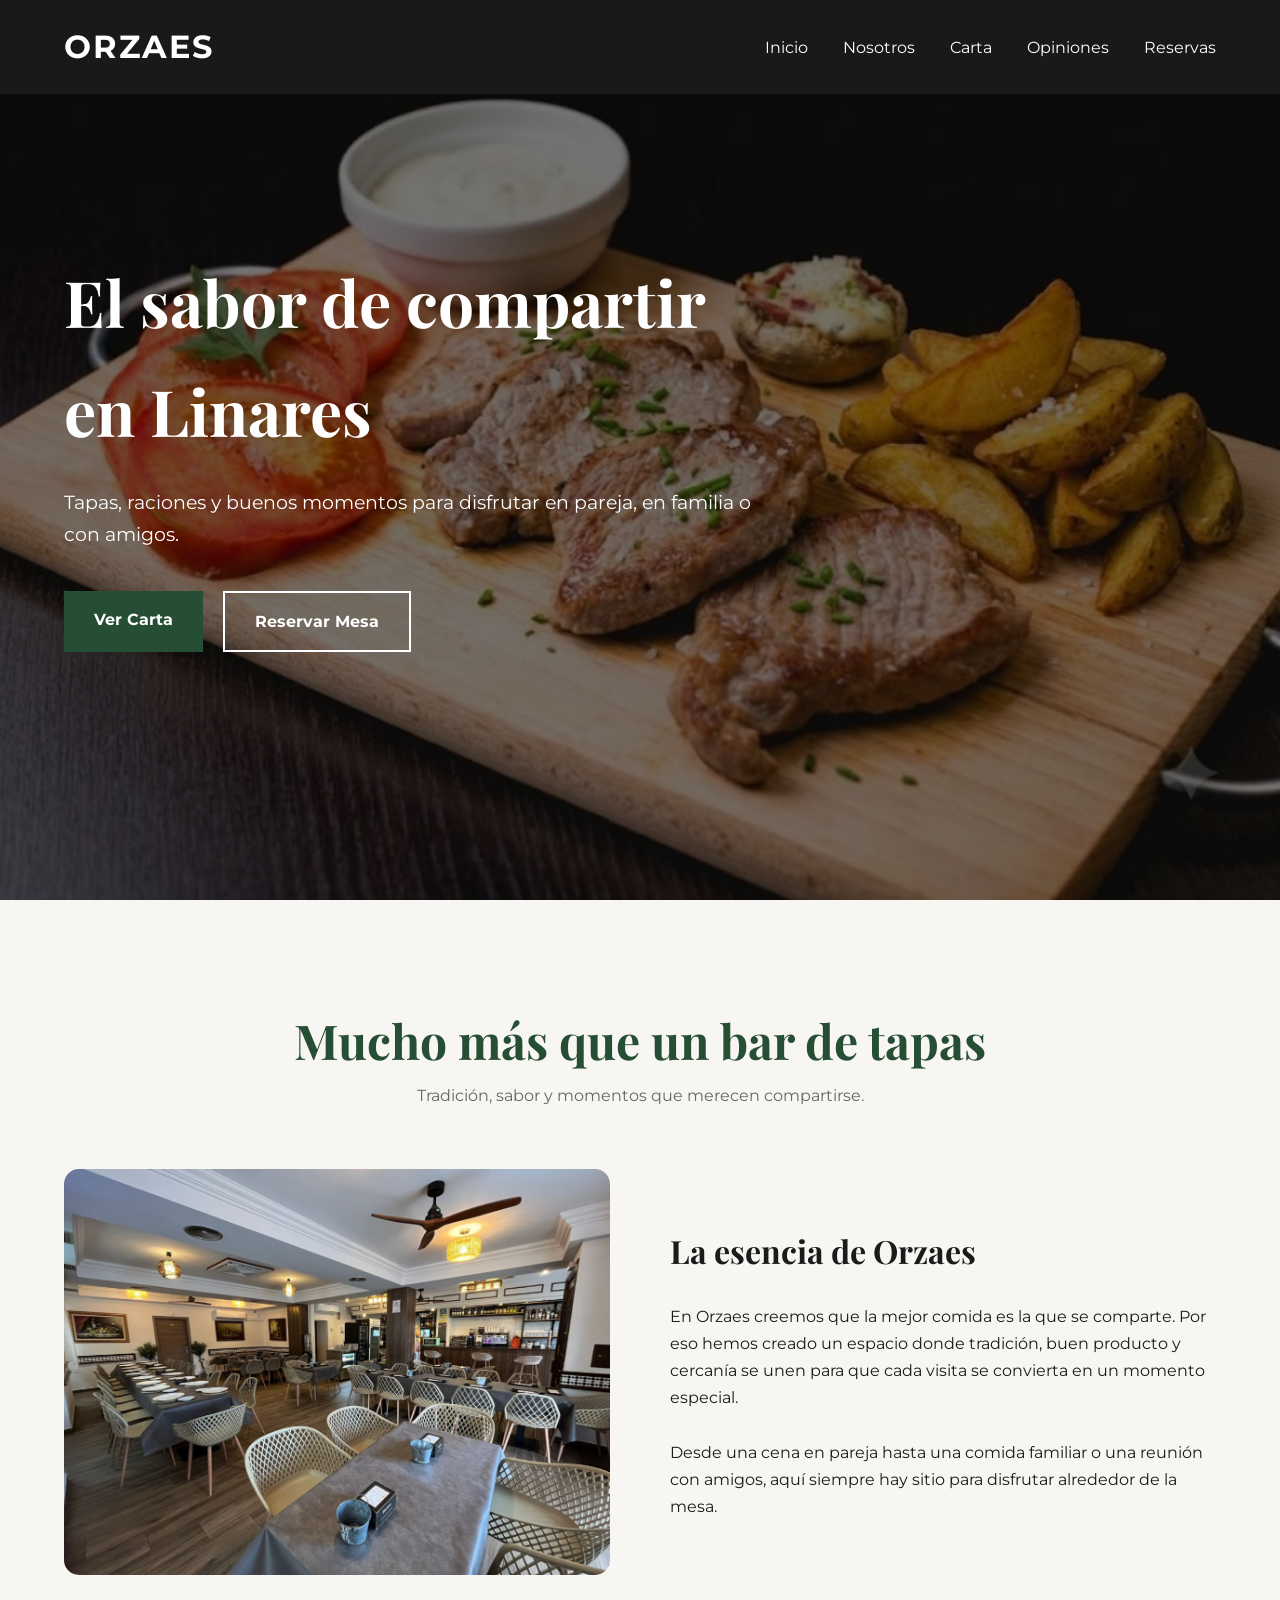
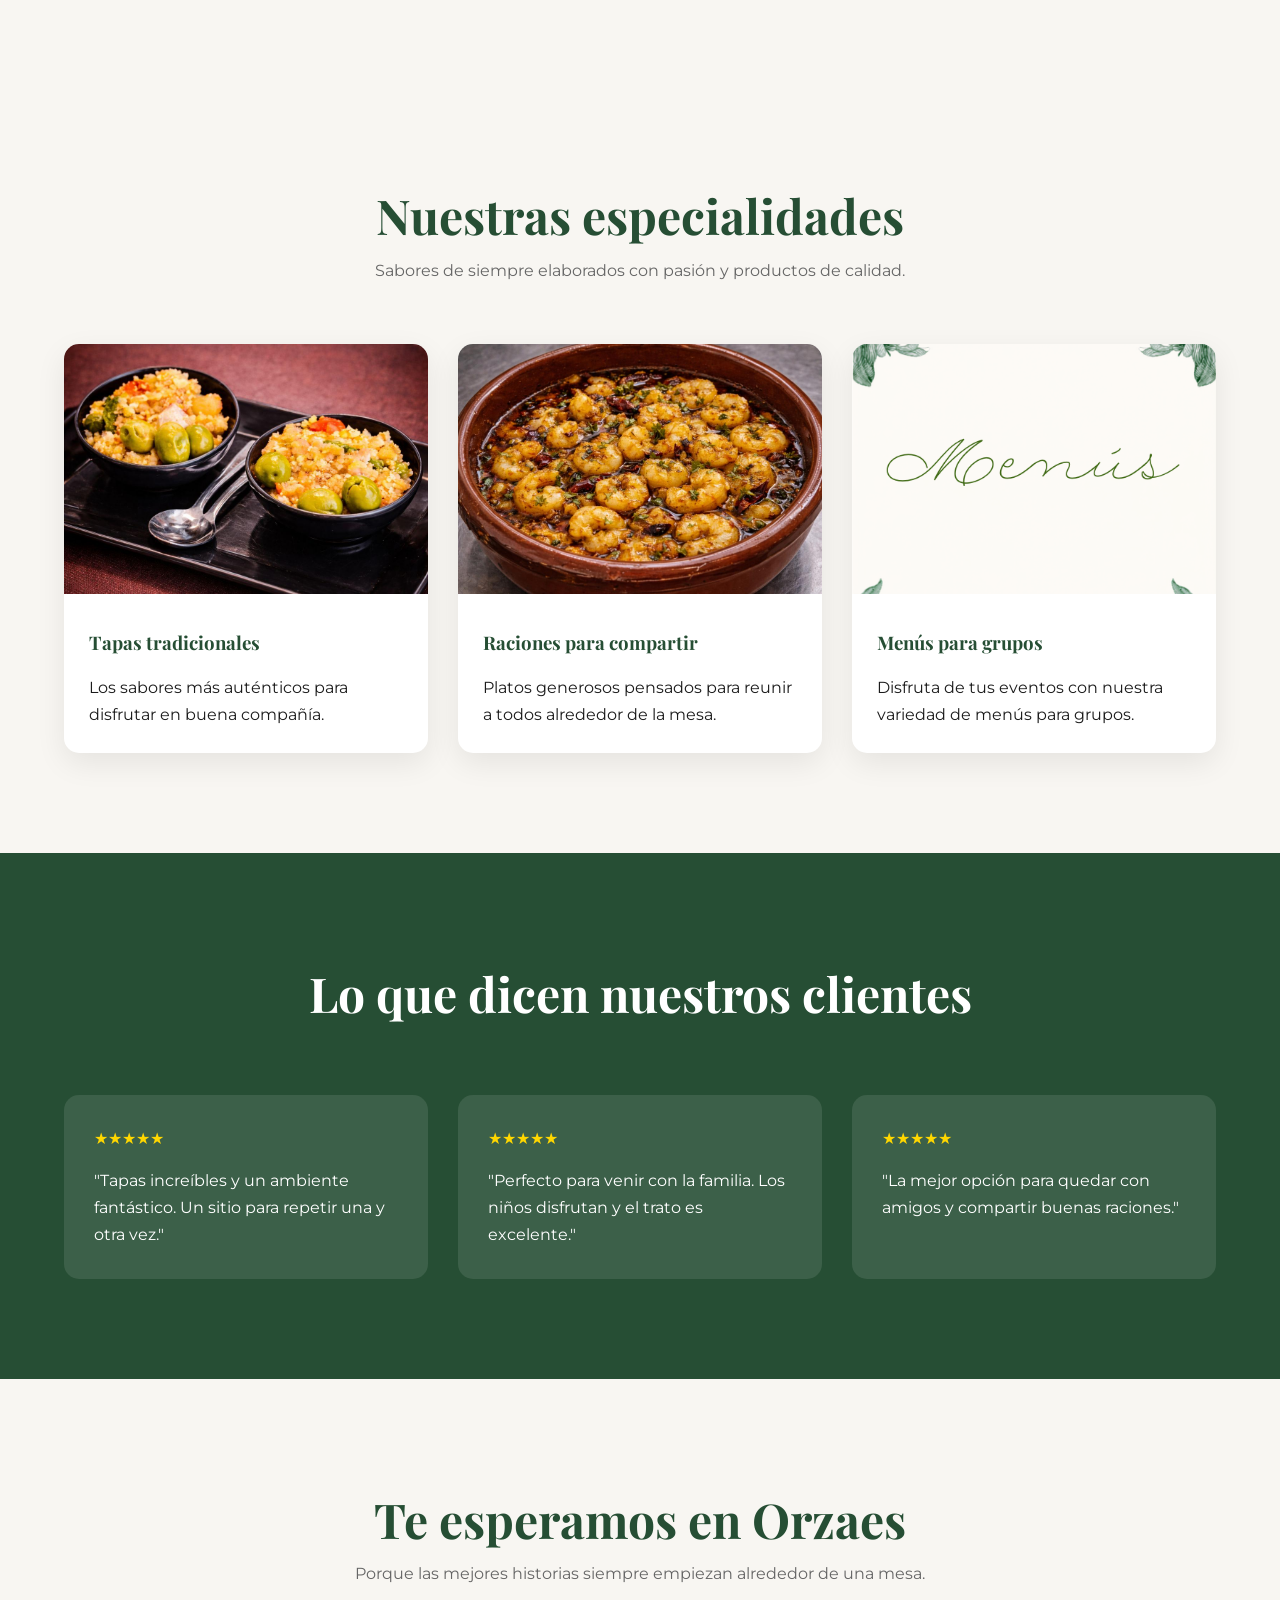
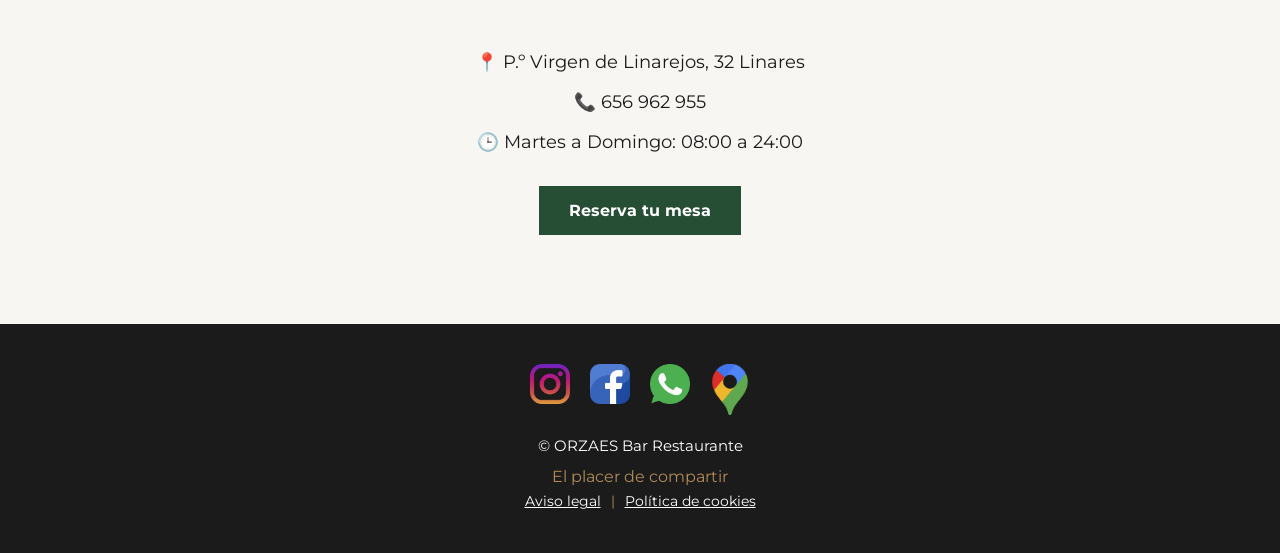
==== index.html @ 0ff9f07f "Update index.html" ====
<!DOCTYPE html>
<html lang="es">
<head>
<meta charset="UTF-8">
<meta name="viewport" content="width=device-width, initial-scale=1.0">

<title>Orzaes | Tapas y Raciones en Linares</title>

<!-- Tipografías -->

<style>

:root{
    --verde:#264E34;
    --negro:#1B1B1B;
    --beige:#D8C8B5;
    --blanco:#F8F6F2;
    --dorado:#B28B58;
}

*{
    margin:0;
    padding:0;
    box-sizing:border-box;
}

/* 300 - Light (Títulos finos y elegantes) */
@font-face {
  font-family: 'Montserrat';
  src: url('../montserrat/montserrat-v31-latin-300.woff2') format('woff2');
  font-weight: 300;
  font-style: normal;
  font-display: swap;
}

/* Regular - 400 (El texto de tus párrafos y cuerpo de la web) */
@font-face {
  font-family: 'Montserrat';
  src: url('../montserrat/montserrat-v31-latin-regular.woff2') format('woff2');
  font-weight: 400;
  font-style: normal;
  font-display: swap;
}

/* 500 - Medium (Ideal para enlaces de menús o botones) */
@font-face {
  font-family: 'Montserrat';
  src: url('../montserrat/montserrat-v31-latin-500.woff2') format('woff2');
  font-weight: 500;
  font-style: normal;
  font-display: swap;
}

/* 700 - Bold (Para los títulos principales y textos fuertes) */
@font-face {
  font-family: 'Montserrat';
  src: url('../montserrat/montserrat-v31-latin-700.woff2') format('woff2');
  font-weight: 700;
  font-style: normal;
  font-display: swap;
}


/* 500 - Medium (Para subtítulos o títulos intermedios) */
@font-face {
  font-family: 'Playfair Display';
  src: url('../playfair/playfair-display-v40-latin-500.woff2') format('woff2');
  font-weight: 500;
  font-style: normal;
  font-display: swap;
}

/* 600 - SemiBold (Un grosor intermedio muy elegante) */
@font-face {
  font-family: 'Playfair Display';
  src: url('../playfair/playfair-display-v40-latin-600.woff2') format('woff2');
  font-weight: 600;
  font-style: normal;
  font-display: swap;
}

/* 700 - Bold (Para tus títulos principales <h1>) */
@font-face {
  font-family: 'Playfair Display';
  src: url('../playfair/playfair-display-v40-latin-700.woff2') format('woff2');
  font-weight: 700;
  font-style: normal;
  font-display: swap;
}
body{
    font-family:'Montserrat',sans-serif;
    background:var(--blanco);
    color:var(--negro);
    line-height:1.7;
}

h1,h2,h3{
    font-family:'Playfair Display',serif;
}

.container{
    width:90%;
    max-width:1200px;
    margin:auto;
}

/* NAVBAR */

header{
    position:fixed;
    width:100%;
    background:rgba(27,27,27,.95);
    backdrop-filter:blur(10px);
    z-index:1000;
}

nav{
    display:flex;
    justify-content:space-between;
    align-items:center;
    padding:20px 0;
}

.logo{
    color:white;
    font-size:2rem;
    font-weight:700;
    letter-spacing:2px;
}

.menu{
    display:flex;
    gap:35px;
}

.menu a{
    color:white;
    text-decoration:none;
    transition:.3s;
}

.menu a:hover{
    color:var(--dorado);
}

/* HERO */

.hero{
    height:100vh;
    background:
    linear-gradient(rgba(0,0,0,.55),rgba(0,0,0,.55)),
    url("imagenes/principal.png") center/cover;
    display:flex;
    align-items:center;
    color:white;
}

.hero-content{
    max-width:700px;
}

.hero h1{
    font-size:4rem;
    margin-bottom:20px;
}

.hero p{
    font-size:1.2rem;
    margin-bottom:40px;
}

.buttons{
    display:flex;
    gap:20px;
}

.btn{
    padding:15px 30px;
    border:none;
    cursor:pointer;
    text-decoration:none;
    font-weight:600;
    transition:.3s;
}

.btn-primary{
    background:var(--verde);
    color:white;
}

.btn-primary:hover{
    background:var(--dorado);
}

.btn-secondary{
    border:2px solid white;
    color:white;
}

.btn-secondary:hover{
    background:white;
    color:black;
}

/* SECCIONES */

section{
    padding:100px 0;
}

.section-title{
    text-align:center;
    margin-bottom:60px;
}

.section-title h2{
    font-size:3rem;
    color:var(--verde);
}

.section-title p{
    color:#666;
}

/* NUESTRA ESENCIA */

.esencia{
    display:grid;
    grid-template-columns:1fr 1fr;
    gap:60px;
    align-items:center;
}

.esencia img{
    width:100%;
    border-radius:15px;
}

.esencia-text h3{
    font-size:2rem;
    margin-bottom:25px;
}

/* ESPECIALIDADES */

.grid-especialidades{
    display:grid;
    grid-template-columns:repeat(auto-fit,minmax(250px,1fr));
    gap:30px;
}

.card{
    background:white;
    border-radius:15px;
    overflow:hidden;
    box-shadow:0 10px 30px rgba(0,0,0,.08);
    transition:.3s;
    cursor:pointer;
}

.card:hover{
    transform:translateY(-8px);
}

.card img{
    width:100%;
    height:250px;
    object-fit:cover;
}

.card-content{
    padding:25px;
}

.card h3{
    color:var(--verde);
    margin-bottom:15px;
}

/* LIGHTBOX - GALERÍA DE MENÚS */

.lightbox {
    display: none;
    position: fixed;
    top: 0;
    left: 0;
    width: 100%;
    height: 100%;
    background: rgba(0, 0, 0, 0.9);
    z-index: 2000;
    align-items: center;
    justify-content: center;
    opacity: 0;
    transition: opacity 0.3s ease;
}

.lightbox.show {
    opacity: 1;
}

.lightbox-content {
    position: relative;
    max-width: 90%;
    max-height: 90vh;
    display: flex;
    align-items: center;
    justify-content: center;
}

#lightbox-img {
    max-width: 100%;
    max-height: 85vh;
    object-fit: contain;
    border-radius: 10px;
}

/* Botones de navegación */
.lightbox-btn {
    position: absolute;
    top: 50%;
    transform: translateY(-50%);
    background: var(--dorado);
    color: white;
    border: none;
    width: 50px;
    height: 50px;
    border-radius: 50%;
    font-size: 24px;
    cursor: pointer;
    transition: 0.3s;
    z-index: 2001;
}

.lightbox-btn:hover {
    background: var(--verde);
    transform: translateY(-50%) scale(1.1);
}

.prev {
    left: 20px;
}

.next {
    right: 20px;
}

/* Botón cerrar */
.close {
    position: absolute;
    top: 20px;
    right: 30px;
    color: white;
    font-size: 40px;
    cursor: pointer;
    transition: 0.3s;
    z-index: 2001;
}

.close:hover {
    color: var(--dorado);
    transform: scale(1.2);
}

/* Contador de imágenes */
.image-counter {
    position: absolute;
    bottom: 20px;
    left: 50%;
    transform: translateX(-50%);
    color: white;
    background: rgba(0, 0, 0, 0.5);
    padding: 10px 20px;
    border-radius: 20px;
    font-size: 14px;
}

/* OPINIONES */

.opiniones{
    background:var(--verde);
    color:white;
}

.testimonios{
    display:grid;
    grid-template-columns:repeat(auto-fit,minmax(300px,1fr));
    gap:30px;
}

.testimonio{
    background:rgba(255,255,255,.1);
    padding:30px;
    border-radius:15px;
}

.estrellas{
    color:gold;
    margin-bottom:15px;
}

/* RESERVAS */

.reservas{
    text-align:center;
}

.info{
    margin:40px 0;
}

.info p{
    margin-bottom:10px;
    font-size:1.1rem;
}

/* FOOTER */

footer{
    background:var(--negro);
    color:white;
    text-align:center;
    padding:40px 20px;
}

footer span{
    color:var(--dorado);
}
.footer-legal{
  background:#2E4E34;
  color:white;
  padding:20px 10px;
  text-align:center;
  display:block;
}

.footer-social{
  display:flex;
  justify-content:center;
  gap:20px;
  margin-bottom:10px;
}

.footer-social img{
  width:40px;
}

.footer-copy{
  margin:6px 0 4px;
  font-size:0.95em;
}

.footer-links{
  display:flex;
  justify-content:center;
  gap:10px;
  font-size:0.85em;
}

.footer-links a{
  color:white;
  text-decoration:underline;
}
.hamburger{
    display:none;
    background:none;
    border:none;
    color:white;
    font-size:2rem;
    cursor:pointer;
}	
@media(max-width:900px){

    .hamburger{
        display:block;
    }

    .menu{
        display:none;
        position:absolute;
        top:100%;
        left:0;
        width:100%;
        background:rgba(27,27,27,.98);
        flex-direction:column;
        padding:20px;
        gap:20px;
    }

    .menu.active{
        display:flex;
    }
}	
@media(max-width:900px){

    .hero h1{
        font-size:3rem;
    }

    .esencia{
        grid-template-columns:1fr;
    }

    .menu{
        display:none;
    }

    .buttons{
        flex-direction:column;
    }

    .lightbox-btn {
        width: 40px;
        height: 40px;
        font-size: 20px;
    }

    .prev {
        left: 10px;
    }

    .next {
        right: 10px;
    }

    .close {
        top: 10px;
        right: 15px;
        font-size: 30px;
    }

}

</style>
</head>

<body>

<header>

<div class="container">

<nav>

<div class="logo">ORZAES</div>

 <button class="hamburger" id="hamburger">
        ☰
 </button>


<div class="menu" id="menu">
<a href="#inicio">Inicio</a>
<a href="#nosotros">Nosotros</a>
<a href="#especialidades">Carta</a>
<a href="#opiniones">Opiniones</a>
<a href="#reservas">Reservas</a>
</div>

</nav>

</div>

</header>

<!-- HERO -->

<section class="hero" id="inicio">

<div class="container">

<div class="hero-content">

<h1>El sabor de compartir en Linares</h1>

<p>
Tapas, raciones y buenos momentos para disfrutar en pareja,
en familia o con amigos.
</p>

<div class="buttons">

<a href="carta.html" class="btn btn-primary">
Ver Carta
</a>

<a href="tel:656962955" class="btn btn-secondary">
Reservar Mesa
</a>

</div>

</div>

</div>

</section>

<!-- NUESTRA ESENCIA -->

<section id="nosotros">

<div class="container">

<div class="section-title">
<h2>Mucho más que un bar de tapas</h2>
<p>Tradición, sabor y momentos que merecen compartirse.</p>
</div>

<div class="esencia">

<img src="imagenes/local.png">

<div class="esencia-text">

<h3>La esencia de Orzaes</h3>

<p>
En Orzaes creemos que la mejor comida es la que se comparte.
Por eso hemos creado un espacio donde tradición, buen producto
y cercanía se unen para que cada visita se convierta en un momento especial.
</p>

<br>

<p>
Desde una cena en pareja hasta una comida familiar o una reunión
con amigos, aquí siempre hay sitio para disfrutar alrededor de la mesa.
</p>

</div>

</div>

</div>

</section>

<!-- ESPECIALIDADES -->

<section id="especialidades">

<div class="container">

<div class="section-title">
<h2>Nuestras especialidades</h2>
<p>Sabores de siempre elaborados con pasión y productos de calidad.</p>
</div>

<div class="grid-especialidades">

<div class="card">

<img src="imagenes/tapas.png">

<div class="card-content">
<h3>Tapas tradicionales</h3>
<p>Los sabores más auténticos para disfrutar en buena compañía.</p>
</div>

</div>

<div class="card">

<img src="imagenes/raciones.png">

<div class="card-content">
<h3>Raciones para compartir</h3>
<p>Platos generosos pensados para reunir a todos alrededor de la mesa.</p>
</div>

</div>

<div class="card" id="menuCard">

<img src="imagenes/menu.png" id="menuPreview">

<div class="card-content">
<h3>Menús para grupos</h3>
<p>Disfruta de tus eventos con nuestra variedad de menús para grupos.</p>
</div>

</div>

</div>

</div>

</section>

<!-- LIGHTBOX PARA LA GALERÍA DE MENÚS -->
<div class="lightbox" id="lightbox">
    <div class="lightbox-content">
        <span class="close">&times;</span>
        <button class="lightbox-btn prev">❮</button>
        <img id="lightbox-img" src="" alt="Menú">
        <button class="lightbox-btn next">❯</button>
        <div class="image-counter">
            <span id="imageNumber">1</span> / <span id="totalImages">3</span>
        </div>
    </div>
</div>

<!-- OPINIONES -->

<section class="opiniones" id="opiniones">

<div class="container">

<div class="section-title">

<h2 style="color:white">
Lo que dicen nuestros clientes
</h2>

</div>

<div class="testimonios">

<div class="testimonio">

<div class="estrellas">
★★★★★
</div>

<p>
"Tapas increíbles y un ambiente fantástico.
Un sitio para repetir una y otra vez."
</p>

</div>

<div class="testimonio">

<div class="estrellas">
★★★★★
</div>

<p>
"Perfecto para venir con la familia.
Los niños disfrutan y el trato es excelente."
</p>

</div>

<div class="testimonio">

<div class="estrellas">
★★★★★
</div>

<p>
"La mejor opción para quedar con amigos
y compartir buenas raciones."
</p>

</div>

</div>

</div>

</section>

<!-- RESERVAS -->

<section class="reservas" id="reservas">

<div class="container">

<div class="section-title">

<h2>Te esperamos en Orzaes</h2>

<p>
Porque las mejores historias siempre empiezan alrededor de una mesa.
</p>

</div>

<div class="info">

<p>📍 P.º Virgen de Linarejos, 32  Linares</p>

<p>📞 656 962 955</p>

<p>🕒 Martes a Domingo: 08:00 a 24:00</p>

</div>

<a class="btn btn-primary" href="tel:656962955">
Reserva tu mesa
</a>

</div>

</section>

<footer>
<div class="footer-social">
    <a href="https://www.instagram.com/barrestauranteorzaes/" target="_blank">
      <img src="iconos/insta.png" alt="Instagram">
    </a>
    <a href="https://www.facebook.com/share/1Bu1LuWite/?mibextid=wwXIfr" target="_blank">
      <img src="iconos/facebook.png" alt="Facebook">
    </a>

	<a href="https://wa.me/34656962955?text=Hola!%20Me%20gustaría%20reservar%20una%20mesa%20en%20Orzaes" target="_blank">
      <img src="iconos/whats.png" alt="Whatsapp">
    </a>
	 <a href="https://www.google.com/maps/search/?api=1&query=Orzaes+Linares+Paseo+Virgen+de+Linarejos+32" target="_blank">
      <img src="iconos/google-maps.png" alt="Maps">
    </a>
  </div>

  <p class="footer-copy">
    © ORZAES Bar Restaurante
  </p>
<p>
  <span>El placer de compartir</span>
</p>


  <div class="footer-links">
    <a href="aviso-legal.html">Aviso legal</a>
    <span>|</span>
    <a href="politica-cookies.html">Política de cookies</a>
  </div>
</footer>
 

  <script>
const hamburger = document.getElementById("hamburger");
const menu = document.getElementById("menu");

hamburger.addEventListener("click", () => {
    menu.classList.toggle("active");
});
document.querySelectorAll(".menu a").forEach(link => {
    link.addEventListener("click", () => {
        menu.classList.remove("active");
    });
});	  
const menus = [
  "menus/1.png",
  "menus/2.png",
  "menus/3.png"
];

let currentIndex = 0;

const menuCard = document.getElementById("menuCard");
const menuPreview = document.getElementById("menuPreview");
const lightbox = document.getElementById("lightbox");
const lightboxImg = document.getElementById("lightbox-img");
const imageNumber = document.getElementById("imageNumber");
const totalImages = document.getElementById("totalImages");

totalImages.textContent = menus.length;

// 🔹 Abrir galería al hacer click en la tarjeta
menuCard.addEventListener("click", () => {
  currentIndex = 0;
  updateImage();
  
  lightbox.style.display = "flex";
  document.body.style.overflow = "hidden";

  setTimeout(() => {
    lightbox.classList.add("show");
  }, 10);
});

// 🔹 Actualizar imagen y contador
function updateImage() {
  lightboxImg.src = menus[currentIndex];
  imageNumber.textContent = currentIndex + 1;
}

// 🔹 Cerrar lightbox
function cerrarLightbox() {
  lightbox.classList.remove("show");
  document.body.style.overflow = "auto";

  setTimeout(() => {
    lightbox.style.display = "none";
  }, 300);
}

// Botón X
document.querySelector(".close").onclick = cerrarLightbox;

// Click fuera de la imagen
lightbox.addEventListener("click", (e) => {
  if (e.target === lightbox) {
    cerrarLightbox();
  }
});

// 🔹 Navegación
function showNext() {
  currentIndex = (currentIndex + 1) % menus.length;
  updateImage();
}

function showPrev() {
  currentIndex = (currentIndex - 1 + menus.length) % menus.length;
  updateImage();
}

document.querySelector(".next").onclick = showNext;
document.querySelector(".prev").onclick = showPrev;

// 🔹 Navegación con teclado
document.addEventListener("keydown", (e) => {
  if (lightbox.style.display === "flex") {
    if (e.key === "ArrowRight") showNext();
    if (e.key === "ArrowLeft") showPrev();
    if (e.key === "Escape") cerrarLightbox();
  }
});

// 🔹 Swipe móvil
let startX = 0;

lightbox.addEventListener("touchstart", (e) => {
  startX = e.touches[0].clientX;
});

lightbox.addEventListener("touchend", (e) => {
  let endX = e.changedTouches[0].clientX;

  if (startX - endX > 50) {
    showNext(); // swipe izquierda
  } else if (endX - startX > 50) {
    showPrev(); // swipe derecha
  }
});

  </script>

</body>
</html>
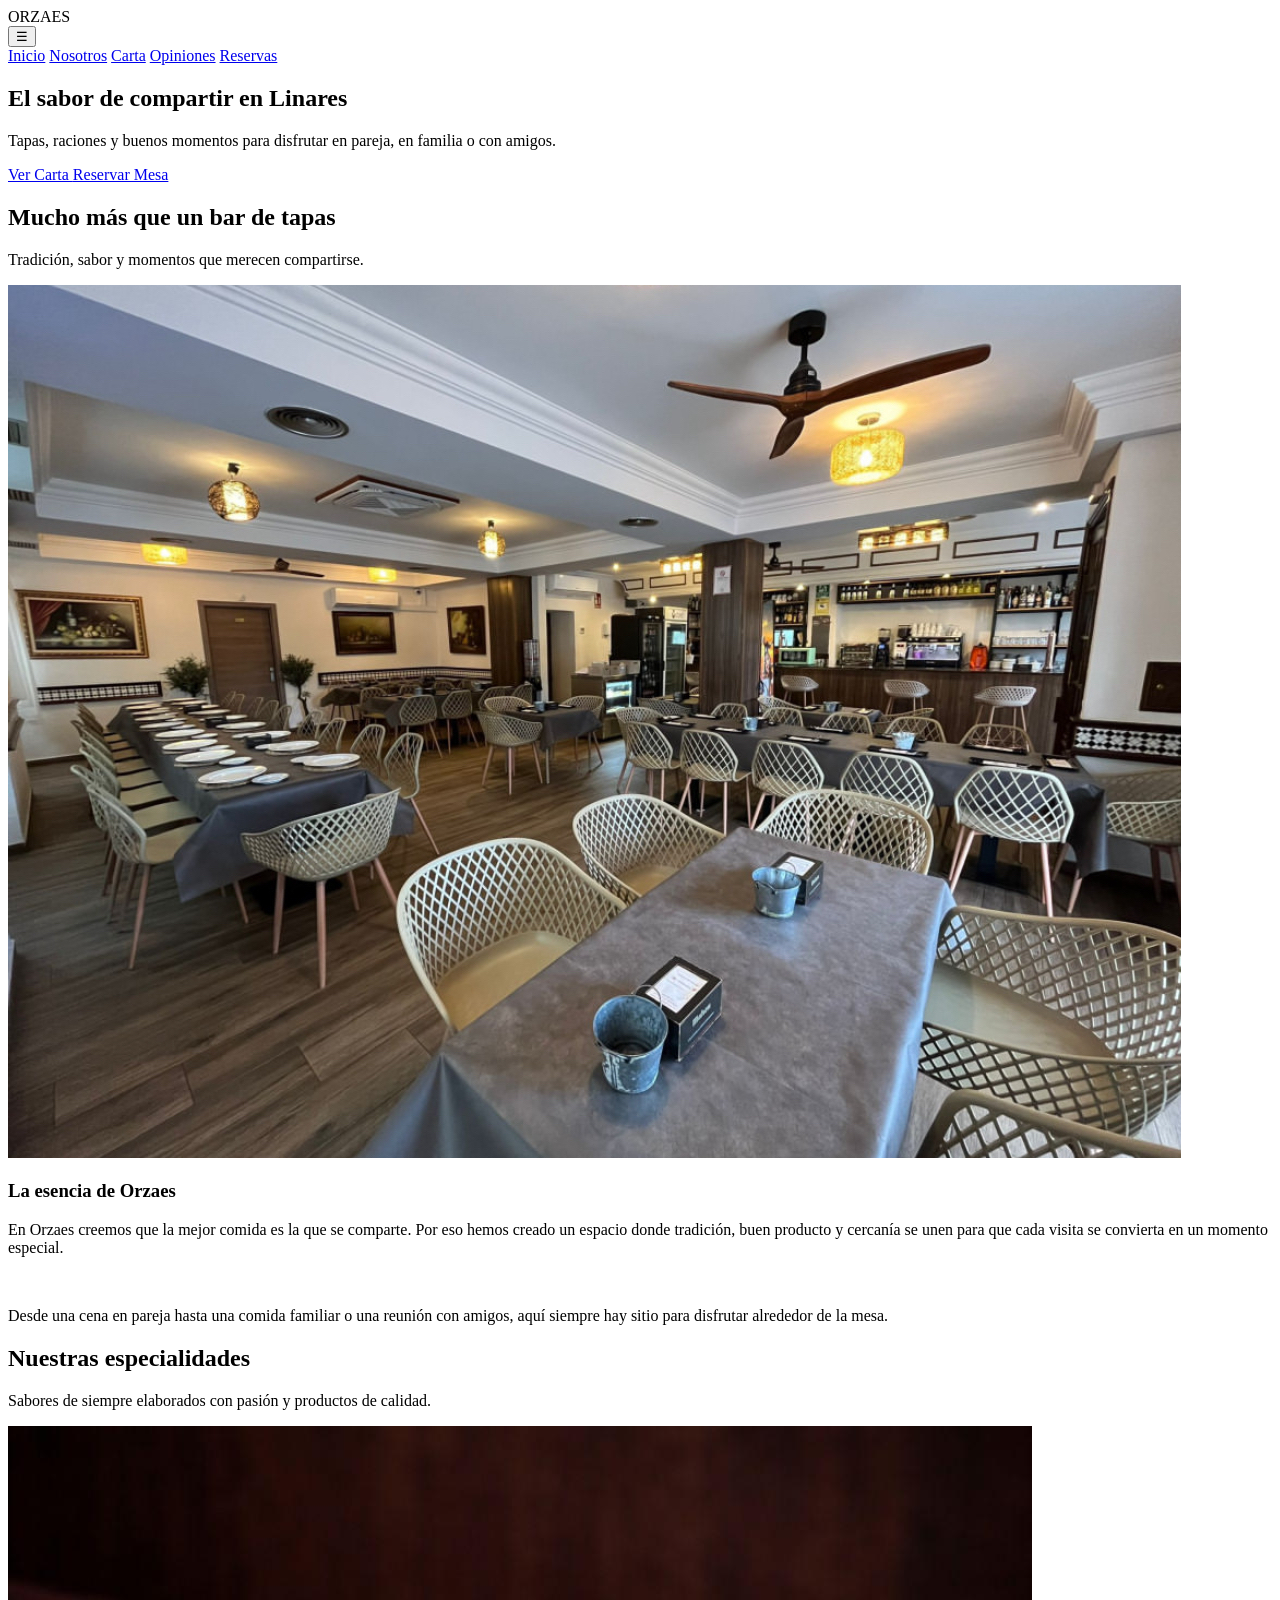
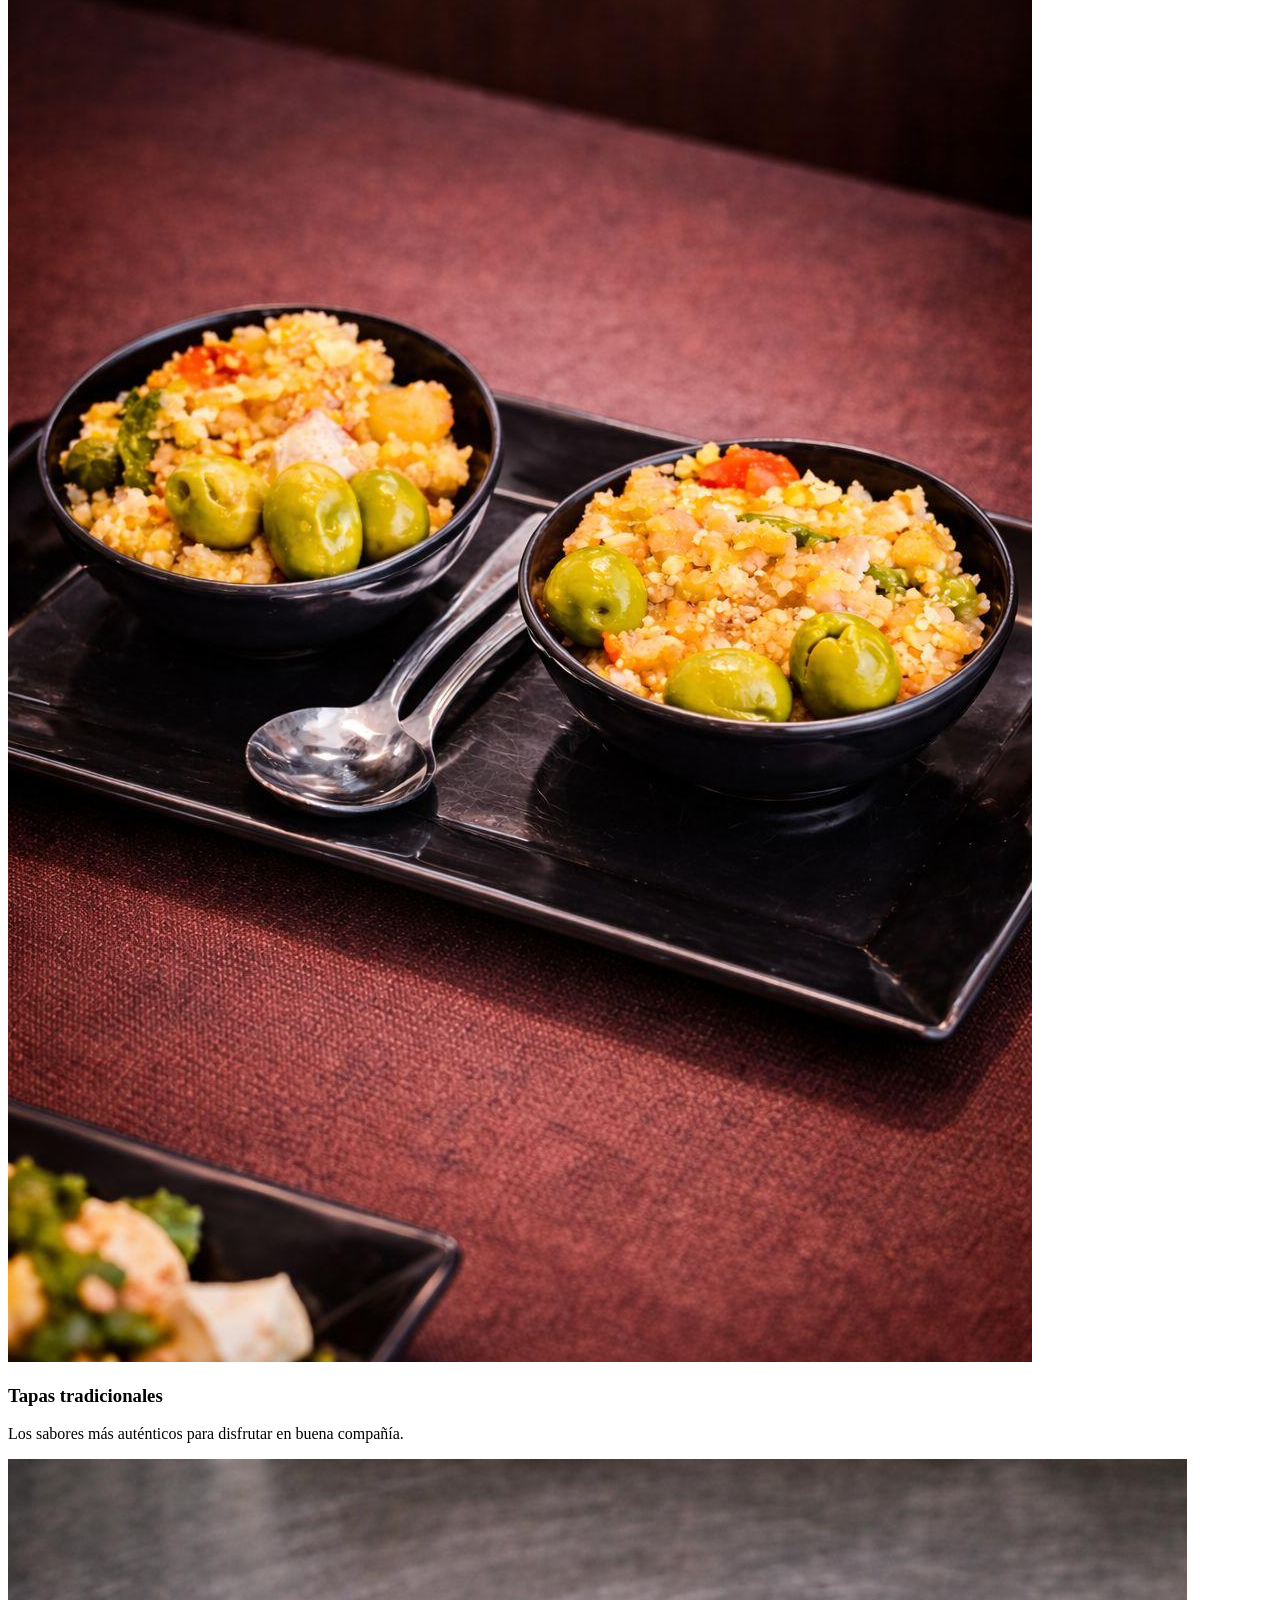
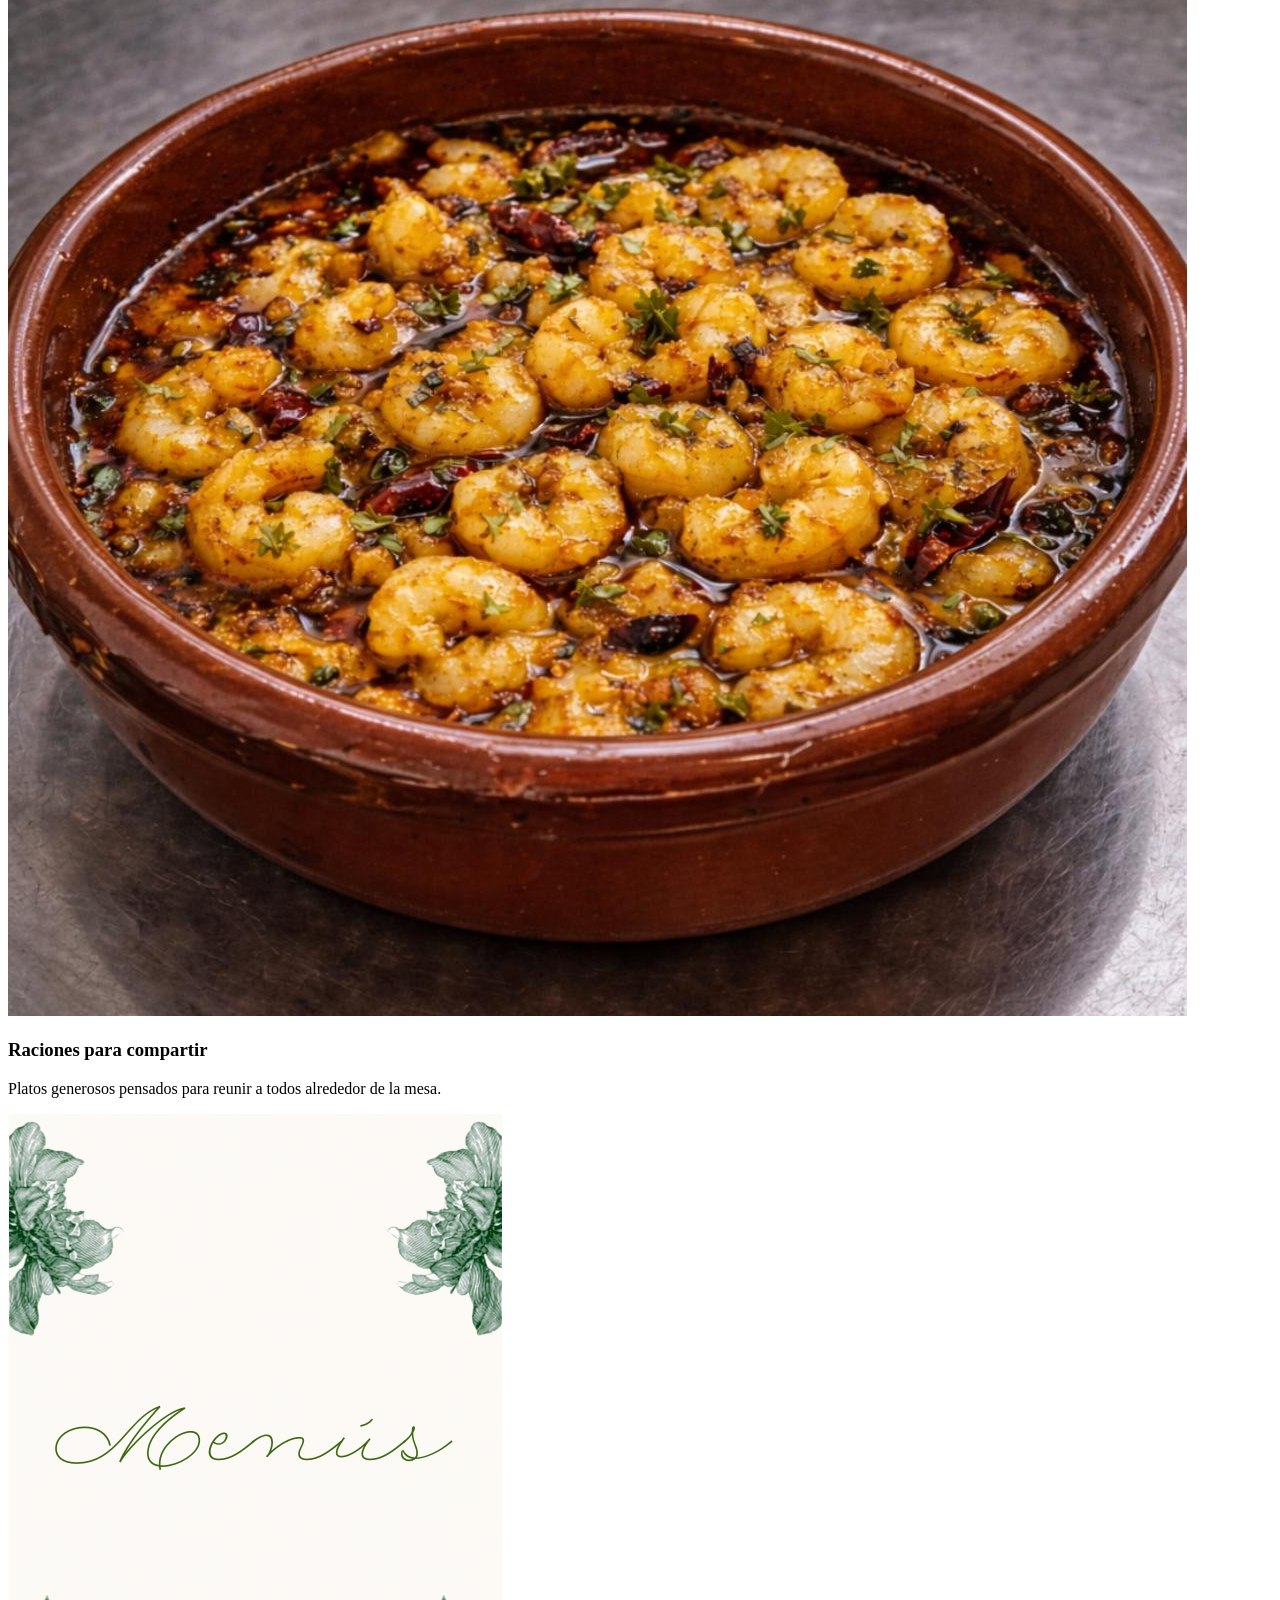
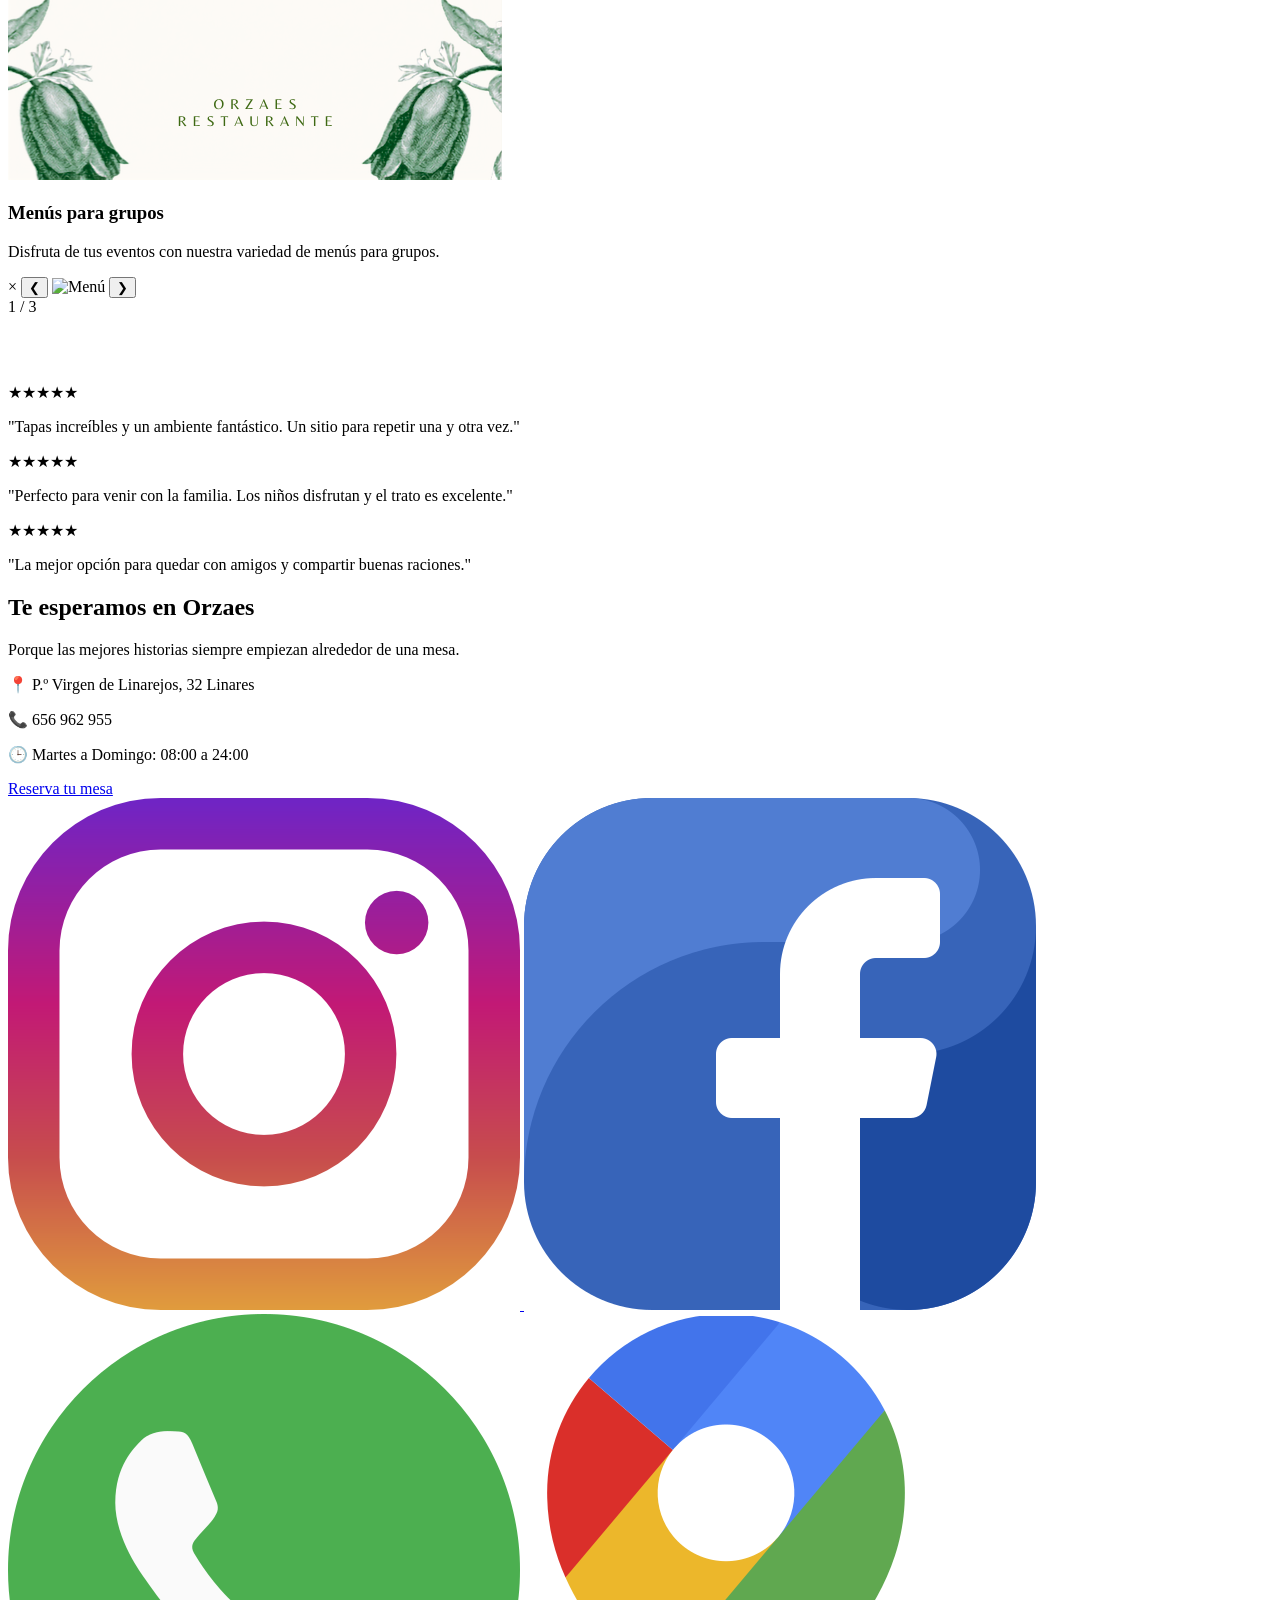
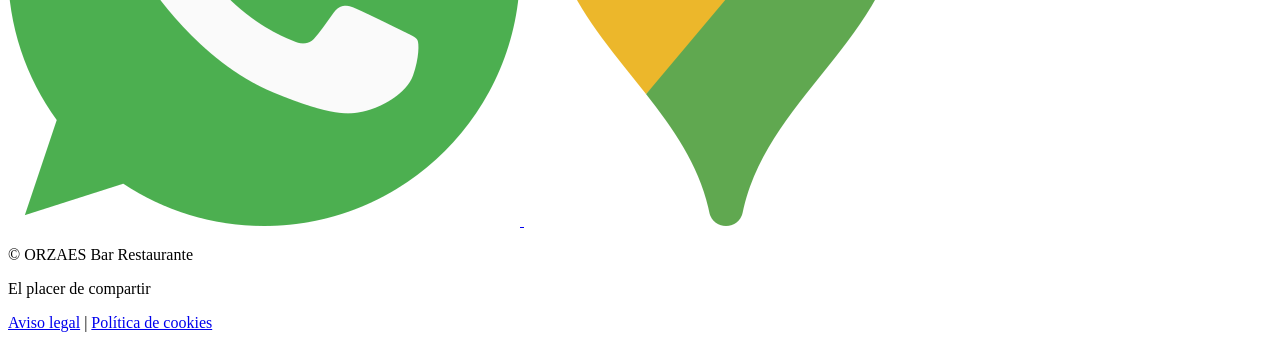
==== commit 596395f2: "Update index.html" ====
--- a/index.html
+++ b/index.html
@@ -6,530 +6,10 @@
 
 <title>Orzaes | Tapas y Raciones en Linares</title>
 
-<!-- Tipografías -->
+
 
 <style>
-
-:root{
-    --verde:#264E34;
-    --negro:#1B1B1B;
-    --beige:#D8C8B5;
-    --blanco:#F8F6F2;
-    --dorado:#B28B58;
-}
-
-*{
-    margin:0;
-    padding:0;
-    box-sizing:border-box;
-}
-
-/* 300 - Light (Títulos finos y elegantes) */
-@font-face {
-  font-family: 'Montserrat';
-  src: url('../montserrat/montserrat-v31-latin-300.woff2') format('woff2');
-  font-weight: 300;
-  font-style: normal;
-  font-display: swap;
-}
-
-/* Regular - 400 (El texto de tus párrafos y cuerpo de la web) */
-@font-face {
-  font-family: 'Montserrat';
-  src: url('../montserrat/montserrat-v31-latin-regular.woff2') format('woff2');
-  font-weight: 400;
-  font-style: normal;
-  font-display: swap;
-}
-
-/* 500 - Medium (Ideal para enlaces de menús o botones) */
-@font-face {
-  font-family: 'Montserrat';
-  src: url('../montserrat/montserrat-v31-latin-500.woff2') format('woff2');
-  font-weight: 500;
-  font-style: normal;
-  font-display: swap;
-}
-
-/* 700 - Bold (Para los títulos principales y textos fuertes) */
-@font-face {
-  font-family: 'Montserrat';
-  src: url('../montserrat/montserrat-v31-latin-700.woff2') format('woff2');
-  font-weight: 700;
-  font-style: normal;
-  font-display: swap;
-}
-
-
-/* 500 - Medium (Para subtítulos o títulos intermedios) */
-@font-face {
-  font-family: 'Playfair Display';
-  src: url('../playfair/playfair-display-v40-latin-500.woff2') format('woff2');
-  font-weight: 500;
-  font-style: normal;
-  font-display: swap;
-}
-
-/* 600 - SemiBold (Un grosor intermedio muy elegante) */
-@font-face {
-  font-family: 'Playfair Display';
-  src: url('../playfair/playfair-display-v40-latin-600.woff2') format('woff2');
-  font-weight: 600;
-  font-style: normal;
-  font-display: swap;
-}
-
-/* 700 - Bold (Para tus títulos principales <h1>) */
-@font-face {
-  font-family: 'Playfair Display';
-  src: url('../playfair/playfair-display-v40-latin-700.woff2') format('woff2');
-  font-weight: 700;
-  font-style: normal;
-  font-display: swap;
-}
-body{
-    font-family:'Montserrat',sans-serif;
-    background:var(--blanco);
-    color:var(--negro);
-    line-height:1.7;
-}
-
-h1,h2,h3{
-    font-family:'Playfair Display',serif;
-}
-
-.container{
-    width:90%;
-    max-width:1200px;
-    margin:auto;
-}
-
-/* NAVBAR */
-
-header{
-    position:fixed;
-    width:100%;
-    background:rgba(27,27,27,.95);
-    backdrop-filter:blur(10px);
-    z-index:1000;
-}
-
-nav{
-    display:flex;
-    justify-content:space-between;
-    align-items:center;
-    padding:20px 0;
-}
-
-.logo{
-    color:white;
-    font-size:2rem;
-    font-weight:700;
-    letter-spacing:2px;
-}
-
-.menu{
-    display:flex;
-    gap:35px;
-}
-
-.menu a{
-    color:white;
-    text-decoration:none;
-    transition:.3s;
-}
-
-.menu a:hover{
-    color:var(--dorado);
-}
-
-/* HERO */
-
-.hero{
-    height:100vh;
-    background:
-    linear-gradient(rgba(0,0,0,.55),rgba(0,0,0,.55)),
-    url("imagenes/principal.png") center/cover;
-    display:flex;
-    align-items:center;
-    color:white;
-}
-
-.hero-content{
-    max-width:700px;
-}
-
-.hero h1{
-    font-size:4rem;
-    margin-bottom:20px;
-}
-
-.hero p{
-    font-size:1.2rem;
-    margin-bottom:40px;
-}
-
-.buttons{
-    display:flex;
-    gap:20px;
-}
-
-.btn{
-    padding:15px 30px;
-    border:none;
-    cursor:pointer;
-    text-decoration:none;
-    font-weight:600;
-    transition:.3s;
-}
-
-.btn-primary{
-    background:var(--verde);
-    color:white;
-}
-
-.btn-primary:hover{
-    background:var(--dorado);
-}
-
-.btn-secondary{
-    border:2px solid white;
-    color:white;
-}
-
-.btn-secondary:hover{
-    background:white;
-    color:black;
-}
-
-/* SECCIONES */
-
-section{
-    padding:100px 0;
-}
-
-.section-title{
-    text-align:center;
-    margin-bottom:60px;
-}
-
-.section-title h2{
-    font-size:3rem;
-    color:var(--verde);
-}
-
-.section-title p{
-    color:#666;
-}
-
-/* NUESTRA ESENCIA */
-
-.esencia{
-    display:grid;
-    grid-template-columns:1fr 1fr;
-    gap:60px;
-    align-items:center;
-}
-
-.esencia img{
-    width:100%;
-    border-radius:15px;
-}
-
-.esencia-text h3{
-    font-size:2rem;
-    margin-bottom:25px;
-}
-
-/* ESPECIALIDADES */
-
-.grid-especialidades{
-    display:grid;
-    grid-template-columns:repeat(auto-fit,minmax(250px,1fr));
-    gap:30px;
-}
-
-.card{
-    background:white;
-    border-radius:15px;
-    overflow:hidden;
-    box-shadow:0 10px 30px rgba(0,0,0,.08);
-    transition:.3s;
-    cursor:pointer;
-}
-
-.card:hover{
-    transform:translateY(-8px);
-}
-
-.card img{
-    width:100%;
-    height:250px;
-    object-fit:cover;
-}
-
-.card-content{
-    padding:25px;
-}
-
-.card h3{
-    color:var(--verde);
-    margin-bottom:15px;
-}
-
-/* LIGHTBOX - GALERÍA DE MENÚS */
-
-.lightbox {
-    display: none;
-    position: fixed;
-    top: 0;
-    left: 0;
-    width: 100%;
-    height: 100%;
-    background: rgba(0, 0, 0, 0.9);
-    z-index: 2000;
-    align-items: center;
-    justify-content: center;
-    opacity: 0;
-    transition: opacity 0.3s ease;
-}
-
-.lightbox.show {
-    opacity: 1;
-}
-
-.lightbox-content {
-    position: relative;
-    max-width: 90%;
-    max-height: 90vh;
-    display: flex;
-    align-items: center;
-    justify-content: center;
-}
-
-#lightbox-img {
-    max-width: 100%;
-    max-height: 85vh;
-    object-fit: contain;
-    border-radius: 10px;
-}
-
-/* Botones de navegación */
-.lightbox-btn {
-    position: absolute;
-    top: 50%;
-    transform: translateY(-50%);
-    background: var(--dorado);
-    color: white;
-    border: none;
-    width: 50px;
-    height: 50px;
-    border-radius: 50%;
-    font-size: 24px;
-    cursor: pointer;
-    transition: 0.3s;
-    z-index: 2001;
-}
-
-.lightbox-btn:hover {
-    background: var(--verde);
-    transform: translateY(-50%) scale(1.1);
-}
-
-.prev {
-    left: 20px;
-}
-
-.next {
-    right: 20px;
-}
-
-/* Botón cerrar */
-.close {
-    position: absolute;
-    top: 20px;
-    right: 30px;
-    color: white;
-    font-size: 40px;
-    cursor: pointer;
-    transition: 0.3s;
-    z-index: 2001;
-}
-
-.close:hover {
-    color: var(--dorado);
-    transform: scale(1.2);
-}
-
-/* Contador de imágenes */
-.image-counter {
-    position: absolute;
-    bottom: 20px;
-    left: 50%;
-    transform: translateX(-50%);
-    color: white;
-    background: rgba(0, 0, 0, 0.5);
-    padding: 10px 20px;
-    border-radius: 20px;
-    font-size: 14px;
-}
-
-/* OPINIONES */
-
-.opiniones{
-    background:var(--verde);
-    color:white;
-}
-
-.testimonios{
-    display:grid;
-    grid-template-columns:repeat(auto-fit,minmax(300px,1fr));
-    gap:30px;
-}
-
-.testimonio{
-    background:rgba(255,255,255,.1);
-    padding:30px;
-    border-radius:15px;
-}
-
-.estrellas{
-    color:gold;
-    margin-bottom:15px;
-}
-
-/* RESERVAS */
-
-.reservas{
-    text-align:center;
-}
-
-.info{
-    margin:40px 0;
-}
-
-.info p{
-    margin-bottom:10px;
-    font-size:1.1rem;
-}
-
-/* FOOTER */
-
-footer{
-    background:var(--negro);
-    color:white;
-    text-align:center;
-    padding:40px 20px;
-}
-
-footer span{
-    color:var(--dorado);
-}
-.footer-legal{
-  background:#2E4E34;
-  color:white;
-  padding:20px 10px;
-  text-align:center;
-  display:block;
-}
-
-.footer-social{
-  display:flex;
-  justify-content:center;
-  gap:20px;
-  margin-bottom:10px;
-}
-
-.footer-social img{
-  width:40px;
-}
-
-.footer-copy{
-  margin:6px 0 4px;
-  font-size:0.95em;
-}
-
-.footer-links{
-  display:flex;
-  justify-content:center;
-  gap:10px;
-  font-size:0.85em;
-}
-
-.footer-links a{
-  color:white;
-  text-decoration:underline;
-}
-.hamburger{
-    display:none;
-    background:none;
-    border:none;
-    color:white;
-    font-size:2rem;
-    cursor:pointer;
-}	
-@media(max-width:900px){
-
-    .hamburger{
-        display:block;
-    }
-
-    .menu{
-        display:none;
-        position:absolute;
-        top:100%;
-        left:0;
-        width:100%;
-        background:rgba(27,27,27,.98);
-        flex-direction:column;
-        padding:20px;
-        gap:20px;
-    }
-
-    .menu.active{
-        display:flex;
-    }
-}	
-@media(max-width:900px){
-
-    .hero h1{
-        font-size:3rem;
-    }
-
-    .esencia{
-        grid-template-columns:1fr;
-    }
-
-    .menu{
-        display:none;
-    }
-
-    .buttons{
-        flex-direction:column;
-    }
-
-    .lightbox-btn {
-        width: 40px;
-        height: 40px;
-        font-size: 20px;
-    }
-
-    .prev {
-        left: 10px;
-    }
-
-    .next {
-        right: 10px;
-    }
-
-    .close {
-        top: 10px;
-        right: 15px;
-        font-size: 30px;
-    }
-
-}
-
+  <link rel="stylesheet" href="estilos.css">
 </style>
 </head>
 
--- a/estilos.css
+++ b/estilos.css
@@ -0,0 +1,572 @@
+
+.menu-grupos-preview{
+  text-align:center;
+  padding:40px 20px;
+}
+
+.preview-imgs img {
+  width: 100%;
+  max-width: 280px;
+  height: auto;
+  cursor: pointer;
+  transition: transform 0.4s ease, box-shadow 0.4s ease;
+}
+
+.preview-imgs img:hover {
+  transform: scale(1.08);
+  box-shadow: 0 10px 25px rgba(0,0,0,0.2);
+}
+
+/* LIGHTBOX */
+.lightbox {
+  display: none;
+  position: fixed;
+  z-index: 9999;
+  left: 0;
+  top: 0;
+  width: 100%;
+  height: 100%;
+  background-color: rgba(0,0,0,0.95);
+  display: flex;
+  align-items: center;
+  justify-content: center;
+  opacity: 0;
+  transition: opacity 0.4s ease;
+  overflow: auto;
+}
+
+.lightbox {
+  overflow: auto;
+  touch-action: pan-y;
+}
+
+.lightbox.show {
+  opacity: 1;
+}
+
+.lightbox-content {
+  display: block;
+  margin: auto;
+  max-width: 90%;
+  max-height: 80vh;
+  object-fit: contain;
+  border-radius: 10px;
+  transform: scale(0.9);
+  transition: transform 0.3s ease;
+}
+
+.lightbox.show .lightbox-content {
+  transform: scale(1);
+}
+
+.close {
+  position: absolute;
+  top: 15px;
+  right: 20px;
+  color: white;
+  font-size: 35px;
+  cursor: pointer;
+  z-index: 10000;
+}
+
+.nav {
+  position: absolute;
+  top: 50%;
+  transform: translateY(-50%);
+  color: white;
+  font-size: 50px;
+  cursor: pointer;
+  user-select: none;
+  padding: 10px;
+  transition: opacity 0.3s;
+}
+
+.nav:hover {
+  opacity: 0.7;
+}
+
+.prev { left: 20px; }
+.next { right: 20px; }
+
+.cookie-buttons{
+  display:flex;
+  gap:10px;
+}
+
+.btn-cookie{
+  background:#2E4E34;
+  color:#fff;
+  border:none;
+  padding:8px 14px;
+  border-radius:4px;
+  cursor:pointer;
+  font-size:0.85em;
+}
+
+.btn-cookie.accept{
+  background:#2E4E34;
+  color:white;
+}
+
+.btn-reject{
+  background:#555;
+}
+
+body {
+  margin: 0;
+  font-family: Arial, sans-serif;
+  background: #fff;
+  color: #333;
+  scroll-behavior: smooth;
+}
+
+header {
+  padding: 20px;
+  background: #fff;
+  display: flex;
+  justify-content: center;
+}
+
+header img {
+  max-width: 300px;
+  height: auto;
+}
+
+.buttons {
+  margin: 40px 0;
+  display: flex;
+  justify-content: center;
+  gap: 40px;
+}
+
+.btn {
+  padding: 15px 30px;
+  border: none;
+  border-radius: 5px;
+  font-size: 18px;
+  cursor: pointer;
+  text-decoration: none;
+}
+
+.btn-red {
+  background: #2E4E34;
+  color: white;
+}
+
+.btn-black {
+  background: black;
+  color: white;
+}
+
+section {
+  padding: 120px 20px;
+}
+
+#fancy_icon-40-6 {
+  position: fixed;
+  bottom: 20px;
+  right: 20px;
+  font-size: 3rem;
+  color: #2E4E34;
+  cursor: pointer;
+  display: none;
+  z-index: 1000;
+}
+
+#fancy_icon-40-6:hover {
+  color: #3d6846;
+}
+
+.contacto-horarios {
+  position: relative;
+  background: url('local.png') no-repeat center center/cover;
+  color: white;
+  padding: 100px 20px;
+  text-align: center;
+}
+
+.contacto-horarios .overlay {
+  background: rgba(0, 0, 0, 0.6);
+  padding: 40px;
+  border-radius: 15px;
+  max-width: 800px;
+  margin: auto;
+}
+
+.contacto-horarios h2 {
+  font-size: 2em;
+  margin-bottom: 20px;
+  color: #fff;
+}
+
+.contacto-horarios .logo-contacto {
+  max-width: 200px;
+  margin-bottom: 20px;
+}
+
+.info-contacto {
+  margin: 20px 0;
+}
+
+.telefono-btn {
+  display: inline-block;
+  background: #2E4E34;
+  color: white;
+  font-size: 1.2em;
+  padding: 12px 25px;
+  border-radius: 8px;
+  text-decoration: none;
+  transition: background 0.3s ease;
+}
+
+.telefono-btn i {
+  margin-right: 10px;
+}
+
+.telefono-btn:hover {
+  background: #3d6846;
+}
+
+.horarios {
+  margin-top: 20px;
+  font-size: 1.1em;
+}
+
+.direccion{
+  text-align:center;
+}
+
+.direccion-maps{
+  display:inline-flex;
+  align-items:center;
+  gap:6px;
+  color:#ffffff;
+  text-decoration:none;
+  font-size:1.05em;
+  margin-top:10px;
+}
+
+.direccion-maps i{
+  color:#2E4E34;
+  font-size:1.2em;
+}
+
+.direccion-maps:hover{
+  text-decoration:underline;
+}
+
+.ct-section {
+  padding: 10px 20px;
+  background: #f9f9f9;
+  text-align: center;
+}
+
+.ct-headline {
+  font-size: 2em;
+  margin-bottom: 40px;
+  color: #333;
+}
+
+.ct-new-columns {
+  display: flex;
+  gap: 20px;
+  flex-wrap: wrap;
+  justify-content: center;
+}
+
+.ct-div-block {
+  display: flex;
+  flex-direction: column;
+  align-items: center;
+  max-width: 300px;
+}
+
+.ct-div-block .ct-image {
+  width: 100%;
+  height: 250px;
+  object-fit: cover;
+}
+
+.ct-text-block {
+  margin-top: 10px;
+  text-align: center;
+  line-height: 1.2;
+}
+
+.ct-image {
+  max-width: 100%;
+  border-radius: 10px;
+  margin: 20px 0;
+}
+
+.ct-fancy-icon {
+  font-size: 3rem;
+  color: #2E4E34;
+  cursor: pointer;
+  margin: -20px auto;
+  animation: bounce 2s infinite;
+}
+
+.ct-fancy-icon:hover {
+  color: #3d6846;
+}
+
+@keyframes bounce {
+  0%, 20%, 50%, 80%, 100% { transform: translateY(0); }
+  40% { transform: translateY(10px); }
+  60% { transform: translateY(5px); }
+}
+
+.flecha-abajo {
+  display: flex;
+  align-items: center;
+  justify-content: center;
+  font-size: 2.5rem;
+  color: #2E4E34;
+  cursor: pointer;
+  text-decoration: none;
+  transition: color 0.3s ease;
+  animation: bounce 2s infinite;
+}
+
+.flecha-abajo:hover {
+  color: #3d6846;
+}
+
+.ct-carousel {
+  position: relative;
+  width: 300px;
+  height: 200px;
+  overflow: hidden;
+  margin: auto;
+}
+
+.ct-slide {
+  position: absolute;
+  width: 100%;
+  height: 100%;
+  opacity: 0;
+  transition: opacity 0.5s ease-in-out;
+}
+
+.ct-slide.active {
+  opacity: 1;
+}
+
+.ct-slide img {
+  width: 100%;
+  height: 100%;
+  object-fit: cover;
+}
+
+#cookie-banner{
+  position:fixed;
+  bottom:0;
+  left:0;
+  width:100%;
+  background:#222;
+  color:#fff;
+  padding:12px 16px;
+  display:flex;
+  align-items:center;
+  justify-content:space-between;
+  gap:15px;
+  font-size:0.85em;
+  z-index:2000;
+  box-sizing:border-box;
+}
+
+#cookie-banner p{
+  margin:0;
+  flex:1;
+}
+
+.cookie-buttons{
+  display:flex;
+  gap:10px;
+  flex-shrink:0;
+}
+
+.btn-maps-icon:hover{
+  background:#3367d6;
+  transform:scale(1.1);
+}
+
+.footer-legal{
+  background:#2E4E34;
+  color:white;
+  padding:20px 10px;
+  text-align:center;
+  display:block;
+}
+
+.footer-social{
+  display:flex;
+  justify-content:center;
+  gap:20px;
+  margin-bottom:10px;
+}
+
+.footer-social img{
+  width:10px;
+}
+
+.footer-copy{
+  margin:6px 0 4px;
+  font-size:0.95em;
+}
+
+.footer-links{
+  display:flex;
+  justify-content:center;
+  gap:10px;
+  font-size:0.85em;
+}
+
+.footer-links a{
+  color:white;
+  text-decoration:underline;
+}
+
+@media (max-width: 768px) {
+
+  header img {
+    max-width: 220px;
+  }
+
+  .buttons{
+    flex-direction:column;
+    align-items:center;
+    gap:16px;
+    margin:25px 0;
+  }
+
+  .btn{
+    width:85%;
+    max-width:300px;
+    padding:14px 0;
+    font-size:16px;
+    display:flex;
+    justify-content:center;
+    align-items:center;
+    text-align:center;
+  }
+
+  section {
+    padding: 70px 15px;
+  }
+
+  .ct-headline {
+    font-size: 1.6em;
+    margin-bottom: 25px;
+  }
+
+  .ct-div-block {
+    max-width: 260px;
+  }
+
+  .ct-div-block .ct-image {
+    height: 180px;
+  }
+
+  .ct-text-block {
+    font-size: 0.95em;
+    line-height: 1.4;
+  }
+
+  .contacto-horarios {
+    padding: 70px 15px;
+  }
+
+  .contacto-horarios .overlay {
+    padding: 25px;
+  }
+
+  .contacto-horarios h2 {
+    font-size: 1.5em;
+  }
+
+  .telefono-btn {
+    font-size: 1.1em;
+    padding: 12px 20px;
+  }
+
+  .horarios {
+    font-size: 1em;
+  }
+
+  .direccion-maps {
+    align-items: center;
+    font-size: 1em;
+    line-height: 1.4;
+  }
+
+  .direccion-maps i {
+    font-size: 1.1em;
+    margin-top: 2px;
+  }
+
+  #cookie-banner{
+    flex-direction:column;
+    align-items:center;
+    text-align:center;
+  }
+
+  .cookie-buttons{
+    width:100%;
+    display:flex;
+    flex-direction:column;
+    align-items:center;
+    justify-content:center;
+  }
+
+  .btn-cookie{
+    width:100%;
+    max-width:260px;
+  }
+
+  #cookie-banner p {
+    margin: 0;
+    font-size: 0.8em;
+  }
+
+  #cookie-banner button {
+    width: 100%;
+    max-width: 260px;
+    padding: 10px;
+    font-size: 0.9em;
+  }
+
+  .footer-social img {
+    width: 34px;
+  }
+
+  .footer-copy {
+    font-size: 0.85em;
+  }
+
+  .footer-links {
+    flex-wrap: wrap;
+    gap: 6px;
+  }
+
+  .lightbox-content {
+    max-width: 95%;
+    max-height: 75vh;
+  }
+
+  .preview-imgs img {
+    max-width: 220px;
+  }
+
+  .nav {
+    font-size: 35px;
+  }
+
+  .close {
+    font-size: 32px;
+    top: 10px;
+    right: 20px;
+  }
+}
+
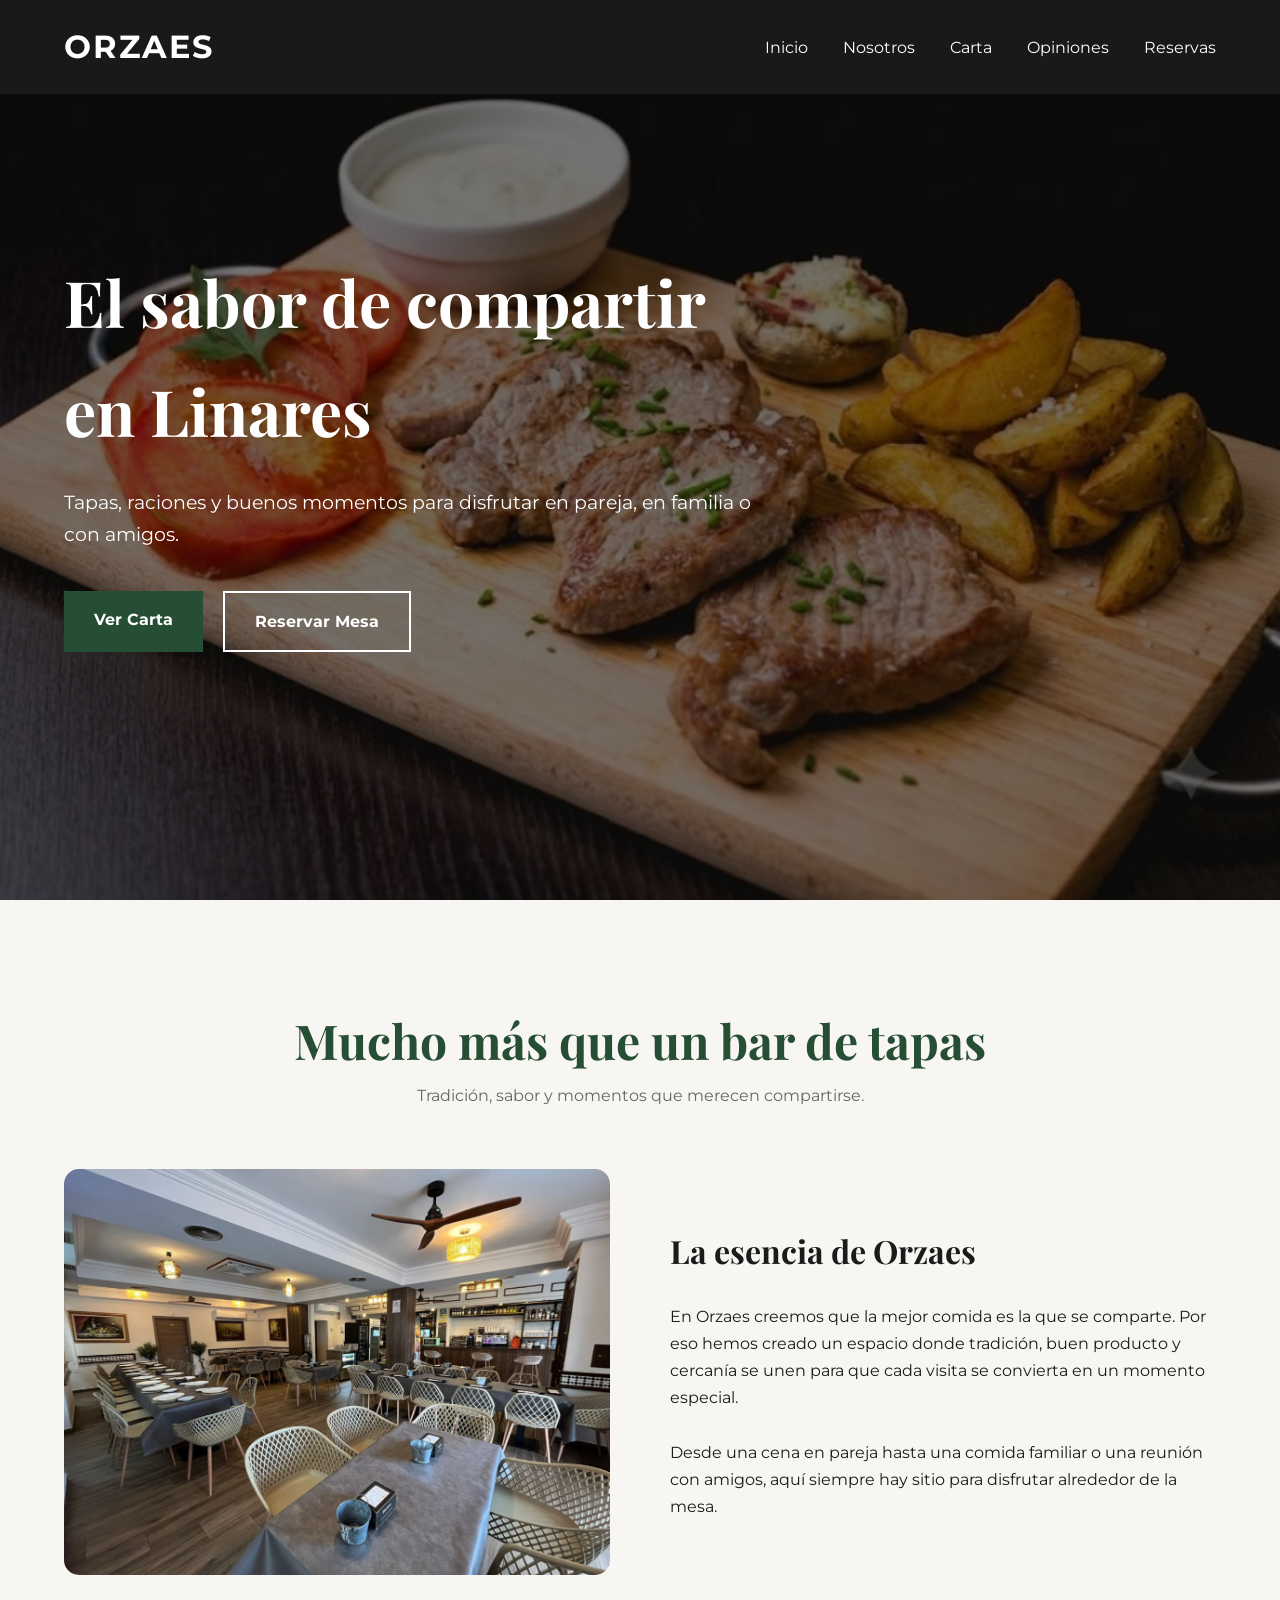
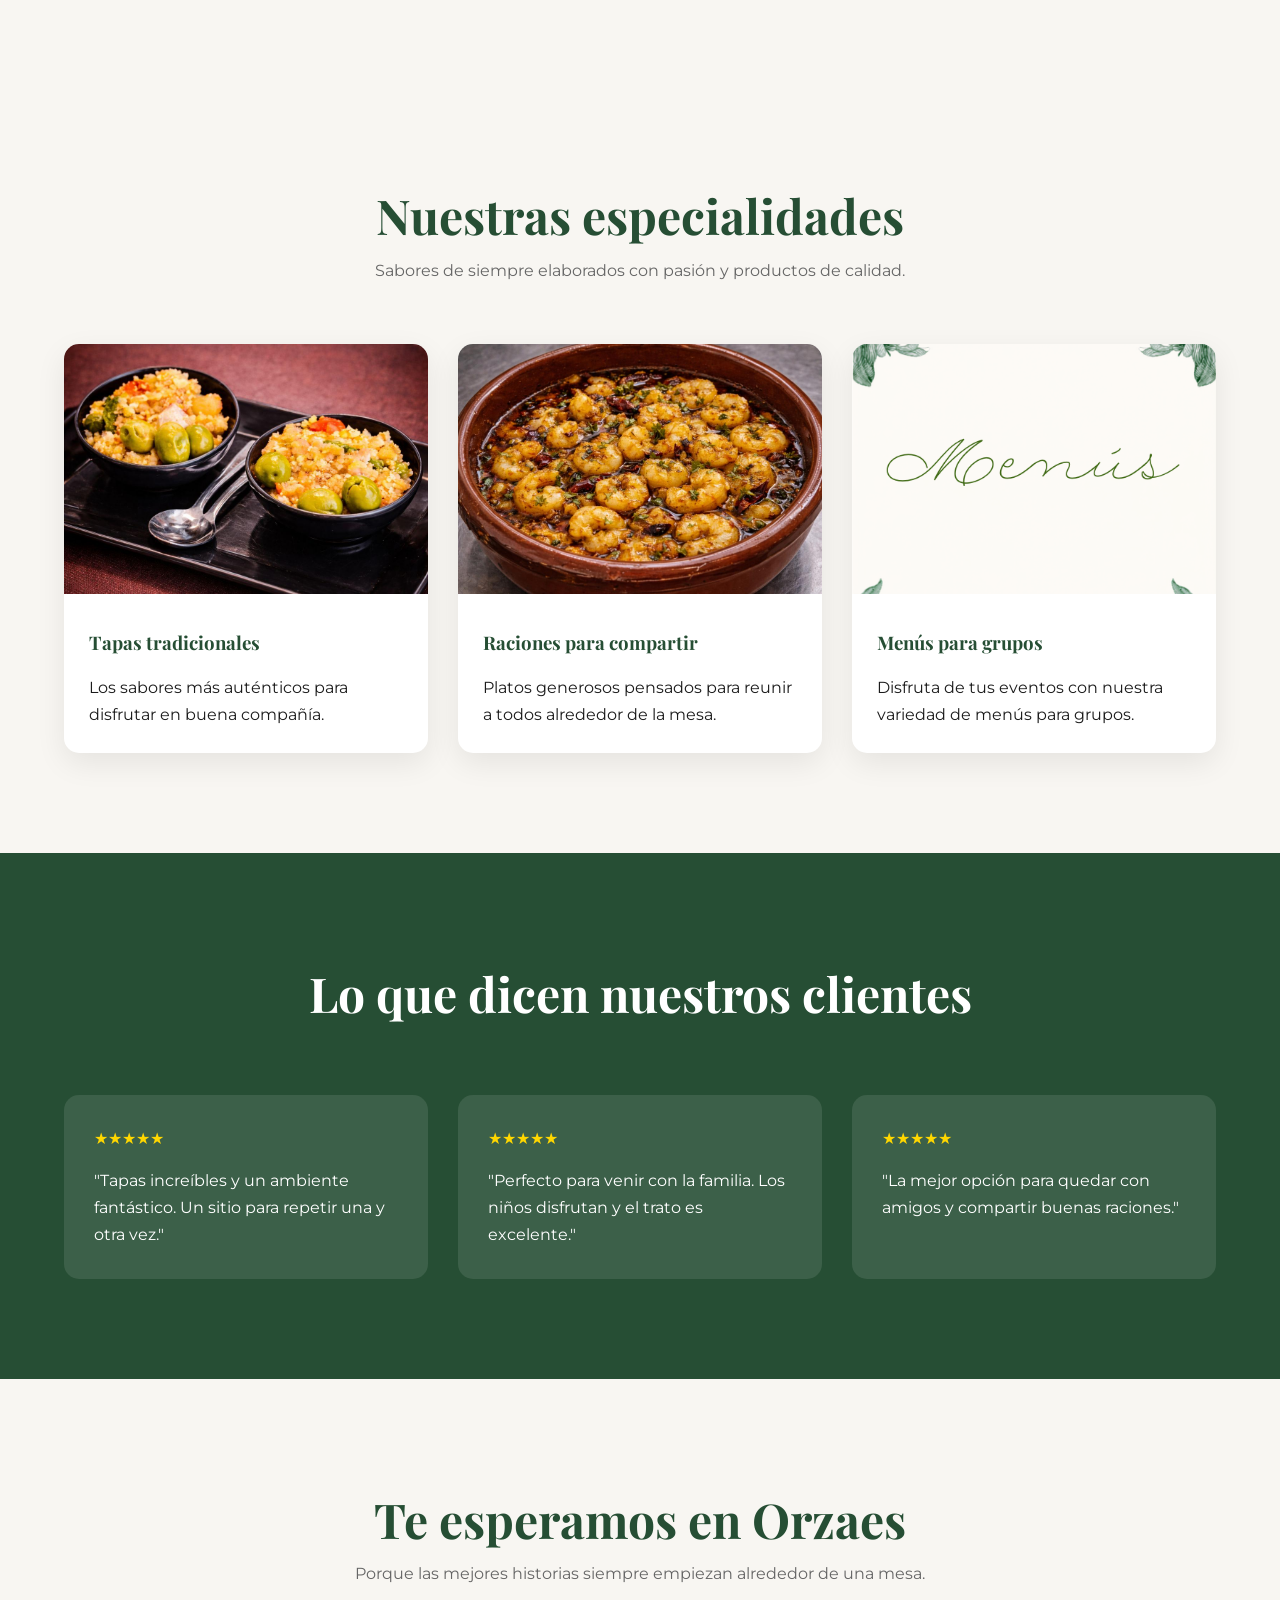
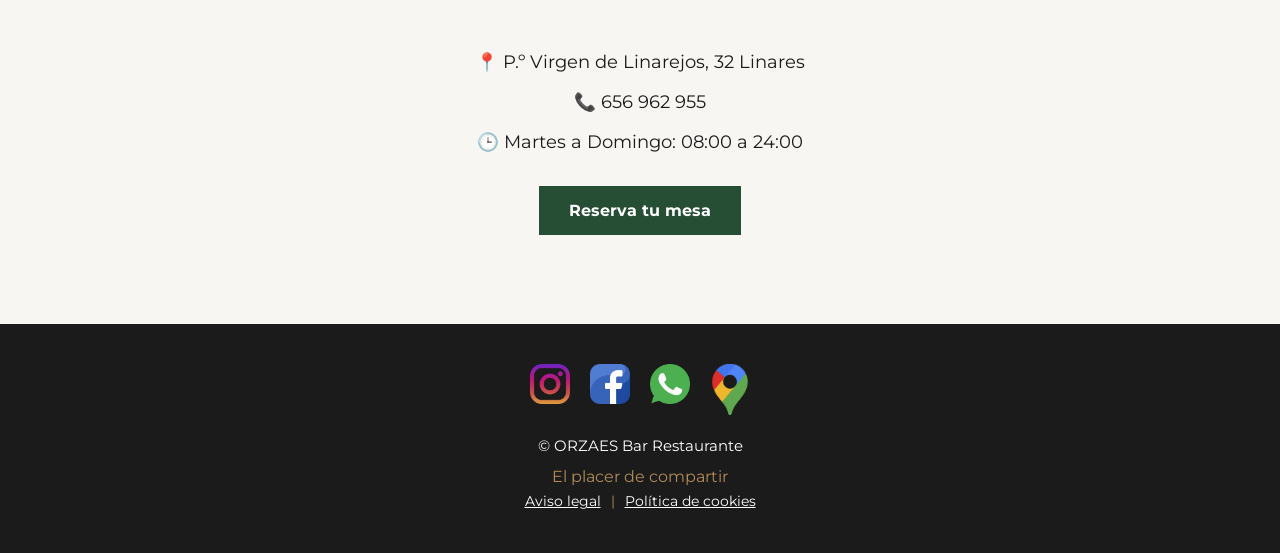
==== commit f3085d19: "Update index.html" ====
--- a/index.html
+++ b/index.html
@@ -6,11 +6,7 @@
 
 <title>Orzaes | Tapas y Raciones en Linares</title>
 
-
-
-<style>
   <link rel="stylesheet" href="estilos.css">
-</style>
 </head>
 
 <body>
--- a/estilos.css
+++ b/estilos.css
@@ -1,397 +1,418 @@
-
-.menu-grupos-preview{
-  text-align:center;
-  padding:40px 20px;
-}
-
-.preview-imgs img {
-  width: 100%;
-  max-width: 280px;
-  height: auto;
-  cursor: pointer;
-  transition: transform 0.4s ease, box-shadow 0.4s ease;
-}
-
-.preview-imgs img:hover {
-  transform: scale(1.08);
-  box-shadow: 0 10px 25px rgba(0,0,0,0.2);
-}
-
-/* LIGHTBOX */
+:root{
+    --verde:#264E34;
+    --negro:#1B1B1B;
+    --beige:#D8C8B5;
+    --blanco:#F8F6F2;
+    --dorado:#B28B58;
+}
+
+*{
+    margin:0;
+    padding:0;
+    box-sizing:border-box;
+}
+
+/* 300 - Light (Títulos finos y elegantes) */
+@font-face {
+  font-family: 'Montserrat';
+  src: url('../montserrat/montserrat-v31-latin-300.woff2') format('woff2');
+  font-weight: 300;
+  font-style: normal;
+  font-display: swap;
+}
+
+/* Regular - 400 (El texto de tus párrafos y cuerpo de la web) */
+@font-face {
+  font-family: 'Montserrat';
+  src: url('../montserrat/montserrat-v31-latin-regular.woff2') format('woff2');
+  font-weight: 400;
+  font-style: normal;
+  font-display: swap;
+}
+
+/* 500 - Medium (Ideal para enlaces de menús o botones) */
+@font-face {
+  font-family: 'Montserrat';
+  src: url('../montserrat/montserrat-v31-latin-500.woff2') format('woff2');
+  font-weight: 500;
+  font-style: normal;
+  font-display: swap;
+}
+
+/* 700 - Bold (Para los títulos principales y textos fuertes) */
+@font-face {
+  font-family: 'Montserrat';
+  src: url('../montserrat/montserrat-v31-latin-700.woff2') format('woff2');
+  font-weight: 700;
+  font-style: normal;
+  font-display: swap;
+}
+
+
+/* 500 - Medium (Para subtítulos o títulos intermedios) */
+@font-face {
+  font-family: 'Playfair Display';
+  src: url('../playfair/playfair-display-v40-latin-500.woff2') format('woff2');
+  font-weight: 500;
+  font-style: normal;
+  font-display: swap;
+}
+
+/* 600 - SemiBold (Un grosor intermedio muy elegante) */
+@font-face {
+  font-family: 'Playfair Display';
+  src: url('../playfair/playfair-display-v40-latin-600.woff2') format('woff2');
+  font-weight: 600;
+  font-style: normal;
+  font-display: swap;
+}
+
+/* 700 - Bold (Para tus títulos principales <h1>) */
+@font-face {
+  font-family: 'Playfair Display';
+  src: url('../playfair/playfair-display-v40-latin-700.woff2') format('woff2');
+  font-weight: 700;
+  font-style: normal;
+  font-display: swap;
+}
+body{
+    font-family:'Montserrat',sans-serif;
+    background:var(--blanco);
+    color:var(--negro);
+    line-height:1.7;
+}
+
+h1,h2,h3{
+    font-family:'Playfair Display',serif;
+}
+
+.container{
+    width:90%;
+    max-width:1200px;
+    margin:auto;
+}
+
+/* NAVBAR */
+
+header{
+    position:fixed;
+    width:100%;
+    background:rgba(27,27,27,.95);
+    backdrop-filter:blur(10px);
+    z-index:1000;
+}
+
+nav{
+    display:flex;
+    justify-content:space-between;
+    align-items:center;
+    padding:20px 0;
+}
+
+.logo{
+    color:white;
+    font-size:2rem;
+    font-weight:700;
+    letter-spacing:2px;
+}
+
+.menu{
+    display:flex;
+    gap:35px;
+}
+
+.menu a{
+    color:white;
+    text-decoration:none;
+    transition:.3s;
+}
+
+.menu a:hover{
+    color:var(--dorado);
+}
+
+/* HERO */
+
+.hero{
+    height:100vh;
+    background:
+    linear-gradient(rgba(0,0,0,.55),rgba(0,0,0,.55)),
+    url("imagenes/principal.png") center/cover;
+    display:flex;
+    align-items:center;
+    color:white;
+}
+
+.hero-content{
+    max-width:700px;
+}
+
+.hero h1{
+    font-size:4rem;
+    margin-bottom:20px;
+}
+
+.hero p{
+    font-size:1.2rem;
+    margin-bottom:40px;
+}
+
+.buttons{
+    display:flex;
+    gap:20px;
+}
+
+.btn{
+    padding:15px 30px;
+    border:none;
+    cursor:pointer;
+    text-decoration:none;
+    font-weight:600;
+    transition:.3s;
+}
+
+.btn-primary{
+    background:var(--verde);
+    color:white;
+}
+
+.btn-primary:hover{
+    background:var(--dorado);
+}
+
+.btn-secondary{
+    border:2px solid white;
+    color:white;
+}
+
+.btn-secondary:hover{
+    background:white;
+    color:black;
+}
+
+/* SECCIONES */
+
+section{
+    padding:100px 0;
+}
+
+.section-title{
+    text-align:center;
+    margin-bottom:60px;
+}
+
+.section-title h2{
+    font-size:3rem;
+    color:var(--verde);
+}
+
+.section-title p{
+    color:#666;
+}
+
+/* NUESTRA ESENCIA */
+
+.esencia{
+    display:grid;
+    grid-template-columns:1fr 1fr;
+    gap:60px;
+    align-items:center;
+}
+
+.esencia img{
+    width:100%;
+    border-radius:15px;
+}
+
+.esencia-text h3{
+    font-size:2rem;
+    margin-bottom:25px;
+}
+
+/* ESPECIALIDADES */
+
+.grid-especialidades{
+    display:grid;
+    grid-template-columns:repeat(auto-fit,minmax(250px,1fr));
+    gap:30px;
+}
+
+.card{
+    background:white;
+    border-radius:15px;
+    overflow:hidden;
+    box-shadow:0 10px 30px rgba(0,0,0,.08);
+    transition:.3s;
+    cursor:pointer;
+}
+
+.card:hover{
+    transform:translateY(-8px);
+}
+
+.card img{
+    width:100%;
+    height:250px;
+    object-fit:cover;
+}
+
+.card-content{
+    padding:25px;
+}
+
+.card h3{
+    color:var(--verde);
+    margin-bottom:15px;
+}
+
+/* LIGHTBOX - GALERÍA DE MENÚS */
+
 .lightbox {
-  display: none;
-  position: fixed;
-  z-index: 9999;
-  left: 0;
-  top: 0;
-  width: 100%;
-  height: 100%;
-  background-color: rgba(0,0,0,0.95);
-  display: flex;
-  align-items: center;
-  justify-content: center;
-  opacity: 0;
-  transition: opacity 0.4s ease;
-  overflow: auto;
-}
-
-.lightbox {
-  overflow: auto;
-  touch-action: pan-y;
+    display: none;
+    position: fixed;
+    top: 0;
+    left: 0;
+    width: 100%;
+    height: 100%;
+    background: rgba(0, 0, 0, 0.9);
+    z-index: 2000;
+    align-items: center;
+    justify-content: center;
+    opacity: 0;
+    transition: opacity 0.3s ease;
 }
 
 .lightbox.show {
-  opacity: 1;
+    opacity: 1;
 }
 
 .lightbox-content {
-  display: block;
-  margin: auto;
-  max-width: 90%;
-  max-height: 80vh;
-  object-fit: contain;
-  border-radius: 10px;
-  transform: scale(0.9);
-  transition: transform 0.3s ease;
-}
-
-.lightbox.show .lightbox-content {
-  transform: scale(1);
-}
-
+    position: relative;
+    max-width: 90%;
+    max-height: 90vh;
+    display: flex;
+    align-items: center;
+    justify-content: center;
+}
+
+#lightbox-img {
+    max-width: 100%;
+    max-height: 85vh;
+    object-fit: contain;
+    border-radius: 10px;
+}
+
+/* Botones de navegación */
+.lightbox-btn {
+    position: absolute;
+    top: 50%;
+    transform: translateY(-50%);
+    background: var(--dorado);
+    color: white;
+    border: none;
+    width: 50px;
+    height: 50px;
+    border-radius: 50%;
+    font-size: 24px;
+    cursor: pointer;
+    transition: 0.3s;
+    z-index: 2001;
+}
+
+.lightbox-btn:hover {
+    background: var(--verde);
+    transform: translateY(-50%) scale(1.1);
+}
+
+.prev {
+    left: 20px;
+}
+
+.next {
+    right: 20px;
+}
+
+/* Botón cerrar */
 .close {
-  position: absolute;
-  top: 15px;
-  right: 20px;
-  color: white;
-  font-size: 35px;
-  cursor: pointer;
-  z-index: 10000;
-}
-
-.nav {
-  position: absolute;
-  top: 50%;
-  transform: translateY(-50%);
-  color: white;
-  font-size: 50px;
-  cursor: pointer;
-  user-select: none;
-  padding: 10px;
-  transition: opacity 0.3s;
-}
-
-.nav:hover {
-  opacity: 0.7;
-}
-
-.prev { left: 20px; }
-.next { right: 20px; }
-
-.cookie-buttons{
-  display:flex;
-  gap:10px;
-}
-
-.btn-cookie{
-  background:#2E4E34;
-  color:#fff;
-  border:none;
-  padding:8px 14px;
-  border-radius:4px;
-  cursor:pointer;
-  font-size:0.85em;
-}
-
-.btn-cookie.accept{
-  background:#2E4E34;
-  color:white;
-}
-
-.btn-reject{
-  background:#555;
-}
-
-body {
-  margin: 0;
-  font-family: Arial, sans-serif;
-  background: #fff;
-  color: #333;
-  scroll-behavior: smooth;
-}
-
-header {
-  padding: 20px;
-  background: #fff;
-  display: flex;
-  justify-content: center;
-}
-
-header img {
-  max-width: 300px;
-  height: auto;
-}
-
-.buttons {
-  margin: 40px 0;
-  display: flex;
-  justify-content: center;
-  gap: 40px;
-}
-
-.btn {
-  padding: 15px 30px;
-  border: none;
-  border-radius: 5px;
-  font-size: 18px;
-  cursor: pointer;
-  text-decoration: none;
-}
-
-.btn-red {
-  background: #2E4E34;
-  color: white;
-}
-
-.btn-black {
-  background: black;
-  color: white;
-}
-
-section {
-  padding: 120px 20px;
-}
-
-#fancy_icon-40-6 {
-  position: fixed;
-  bottom: 20px;
-  right: 20px;
-  font-size: 3rem;
-  color: #2E4E34;
-  cursor: pointer;
-  display: none;
-  z-index: 1000;
-}
-
-#fancy_icon-40-6:hover {
-  color: #3d6846;
-}
-
-.contacto-horarios {
-  position: relative;
-  background: url('local.png') no-repeat center center/cover;
-  color: white;
-  padding: 100px 20px;
-  text-align: center;
-}
-
-.contacto-horarios .overlay {
-  background: rgba(0, 0, 0, 0.6);
-  padding: 40px;
-  border-radius: 15px;
-  max-width: 800px;
-  margin: auto;
-}
-
-.contacto-horarios h2 {
-  font-size: 2em;
-  margin-bottom: 20px;
-  color: #fff;
-}
-
-.contacto-horarios .logo-contacto {
-  max-width: 200px;
-  margin-bottom: 20px;
-}
-
-.info-contacto {
-  margin: 20px 0;
-}
-
-.telefono-btn {
-  display: inline-block;
-  background: #2E4E34;
-  color: white;
-  font-size: 1.2em;
-  padding: 12px 25px;
-  border-radius: 8px;
-  text-decoration: none;
-  transition: background 0.3s ease;
-}
-
-.telefono-btn i {
-  margin-right: 10px;
-}
-
-.telefono-btn:hover {
-  background: #3d6846;
-}
-
-.horarios {
-  margin-top: 20px;
-  font-size: 1.1em;
-}
-
-.direccion{
-  text-align:center;
-}
-
-.direccion-maps{
-  display:inline-flex;
-  align-items:center;
-  gap:6px;
-  color:#ffffff;
-  text-decoration:none;
-  font-size:1.05em;
-  margin-top:10px;
-}
-
-.direccion-maps i{
-  color:#2E4E34;
-  font-size:1.2em;
-}
-
-.direccion-maps:hover{
-  text-decoration:underline;
-}
-
-.ct-section {
-  padding: 10px 20px;
-  background: #f9f9f9;
-  text-align: center;
-}
-
-.ct-headline {
-  font-size: 2em;
-  margin-bottom: 40px;
-  color: #333;
-}
-
-.ct-new-columns {
-  display: flex;
-  gap: 20px;
-  flex-wrap: wrap;
-  justify-content: center;
-}
-
-.ct-div-block {
-  display: flex;
-  flex-direction: column;
-  align-items: center;
-  max-width: 300px;
-}
-
-.ct-div-block .ct-image {
-  width: 100%;
-  height: 250px;
-  object-fit: cover;
-}
-
-.ct-text-block {
-  margin-top: 10px;
-  text-align: center;
-  line-height: 1.2;
-}
-
-.ct-image {
-  max-width: 100%;
-  border-radius: 10px;
-  margin: 20px 0;
-}
-
-.ct-fancy-icon {
-  font-size: 3rem;
-  color: #2E4E34;
-  cursor: pointer;
-  margin: -20px auto;
-  animation: bounce 2s infinite;
-}
-
-.ct-fancy-icon:hover {
-  color: #3d6846;
-}
-
-@keyframes bounce {
-  0%, 20%, 50%, 80%, 100% { transform: translateY(0); }
-  40% { transform: translateY(10px); }
-  60% { transform: translateY(5px); }
-}
-
-.flecha-abajo {
-  display: flex;
-  align-items: center;
-  justify-content: center;
-  font-size: 2.5rem;
-  color: #2E4E34;
-  cursor: pointer;
-  text-decoration: none;
-  transition: color 0.3s ease;
-  animation: bounce 2s infinite;
-}
-
-.flecha-abajo:hover {
-  color: #3d6846;
-}
-
-.ct-carousel {
-  position: relative;
-  width: 300px;
-  height: 200px;
-  overflow: hidden;
-  margin: auto;
-}
-
-.ct-slide {
-  position: absolute;
-  width: 100%;
-  height: 100%;
-  opacity: 0;
-  transition: opacity 0.5s ease-in-out;
-}
-
-.ct-slide.active {
-  opacity: 1;
-}
-
-.ct-slide img {
-  width: 100%;
-  height: 100%;
-  object-fit: cover;
-}
-
-#cookie-banner{
-  position:fixed;
-  bottom:0;
-  left:0;
-  width:100%;
-  background:#222;
-  color:#fff;
-  padding:12px 16px;
-  display:flex;
-  align-items:center;
-  justify-content:space-between;
-  gap:15px;
-  font-size:0.85em;
-  z-index:2000;
-  box-sizing:border-box;
-}
-
-#cookie-banner p{
-  margin:0;
-  flex:1;
-}
-
-.cookie-buttons{
-  display:flex;
-  gap:10px;
-  flex-shrink:0;
-}
-
-.btn-maps-icon:hover{
-  background:#3367d6;
-  transform:scale(1.1);
-}
-
+    position: absolute;
+    top: 20px;
+    right: 30px;
+    color: white;
+    font-size: 40px;
+    cursor: pointer;
+    transition: 0.3s;
+    z-index: 2001;
+}
+
+.close:hover {
+    color: var(--dorado);
+    transform: scale(1.2);
+}
+
+/* Contador de imágenes */
+.image-counter {
+    position: absolute;
+    bottom: 20px;
+    left: 50%;
+    transform: translateX(-50%);
+    color: white;
+    background: rgba(0, 0, 0, 0.5);
+    padding: 10px 20px;
+    border-radius: 20px;
+    font-size: 14px;
+}
+
+/* OPINIONES */
+
+.opiniones{
+    background:var(--verde);
+    color:white;
+}
+
+.testimonios{
+    display:grid;
+    grid-template-columns:repeat(auto-fit,minmax(300px,1fr));
+    gap:30px;
+}
+
+.testimonio{
+    background:rgba(255,255,255,.1);
+    padding:30px;
+    border-radius:15px;
+}
+
+.estrellas{
+    color:gold;
+    margin-bottom:15px;
+}
+
+/* RESERVAS */
+
+.reservas{
+    text-align:center;
+}
+
+.info{
+    margin:40px 0;
+}
+
+.info p{
+    margin-bottom:10px;
+    font-size:1.1rem;
+}
+
+/* FOOTER */
+
+footer{
+    background:var(--negro);
+    color:white;
+    text-align:center;
+    padding:40px 20px;
+}
+
+footer span{
+    color:var(--dorado);
+}
 .footer-legal{
   background:#2E4E34;
   color:white;
@@ -408,7 +429,7 @@
 }
 
 .footer-social img{
-  width:10px;
+  width:40px;
 }
 
 .footer-copy{
@@ -427,146 +448,73 @@
   color:white;
   text-decoration:underline;
 }
-
-@media (max-width: 768px) {
-
-  header img {
-    max-width: 220px;
-  }
-
-  .buttons{
-    flex-direction:column;
-    align-items:center;
-    gap:16px;
-    margin:25px 0;
-  }
-
-  .btn{
-    width:85%;
-    max-width:300px;
-    padding:14px 0;
-    font-size:16px;
-    display:flex;
-    justify-content:center;
-    align-items:center;
-    text-align:center;
-  }
-
-  section {
-    padding: 70px 15px;
-  }
-
-  .ct-headline {
-    font-size: 1.6em;
-    margin-bottom: 25px;
-  }
-
-  .ct-div-block {
-    max-width: 260px;
-  }
-
-  .ct-div-block .ct-image {
-    height: 180px;
-  }
-
-  .ct-text-block {
-    font-size: 0.95em;
-    line-height: 1.4;
-  }
-
-  .contacto-horarios {
-    padding: 70px 15px;
-  }
-
-  .contacto-horarios .overlay {
-    padding: 25px;
-  }
-
-  .contacto-horarios h2 {
-    font-size: 1.5em;
-  }
-
-  .telefono-btn {
-    font-size: 1.1em;
-    padding: 12px 20px;
-  }
-
-  .horarios {
-    font-size: 1em;
-  }
-
-  .direccion-maps {
-    align-items: center;
-    font-size: 1em;
-    line-height: 1.4;
-  }
-
-  .direccion-maps i {
-    font-size: 1.1em;
-    margin-top: 2px;
-  }
-
-  #cookie-banner{
-    flex-direction:column;
-    align-items:center;
-    text-align:center;
-  }
-
-  .cookie-buttons{
-    width:100%;
-    display:flex;
-    flex-direction:column;
-    align-items:center;
-    justify-content:center;
-  }
-
-  .btn-cookie{
-    width:100%;
-    max-width:260px;
-  }
-
-  #cookie-banner p {
-    margin: 0;
-    font-size: 0.8em;
-  }
-
-  #cookie-banner button {
-    width: 100%;
-    max-width: 260px;
-    padding: 10px;
-    font-size: 0.9em;
-  }
-
-  .footer-social img {
-    width: 34px;
-  }
-
-  .footer-copy {
-    font-size: 0.85em;
-  }
-
-  .footer-links {
-    flex-wrap: wrap;
-    gap: 6px;
-  }
-
-  .lightbox-content {
-    max-width: 95%;
-    max-height: 75vh;
-  }
-
-  .preview-imgs img {
-    max-width: 220px;
-  }
-
-  .nav {
-    font-size: 35px;
-  }
-
-  .close {
-    font-size: 32px;
-    top: 10px;
-    right: 20px;
-  }
-}
-
+.hamburger{
+    display:none;
+    background:none;
+    border:none;
+    color:white;
+    font-size:2rem;
+    cursor:pointer;
+}	
+@media(max-width:900px){
+
+    .hamburger{
+        display:block;
+    }
+
+    .menu{
+        display:none;
+        position:absolute;
+        top:100%;
+        left:0;
+        width:100%;
+        background:rgba(27,27,27,.98);
+        flex-direction:column;
+        padding:20px;
+        gap:20px;
+    }
+
+    .menu.active{
+        display:flex;
+    }
+}	
+@media(max-width:900px){
+
+    .hero h1{
+        font-size:3rem;
+    }
+
+    .esencia{
+        grid-template-columns:1fr;
+    }
+
+    .menu{
+        display:none;
+    }
+
+    .buttons{
+        flex-direction:column;
+    }
+
+    .lightbox-btn {
+        width: 40px;
+        height: 40px;
+        font-size: 20px;
+    }
+
+    .prev {
+        left: 10px;
+    }
+
+    .next {
+        right: 10px;
+    }
+
+    .close {
+        top: 10px;
+        right: 15px;
+        font-size: 30px;
+    }
+
+}
+
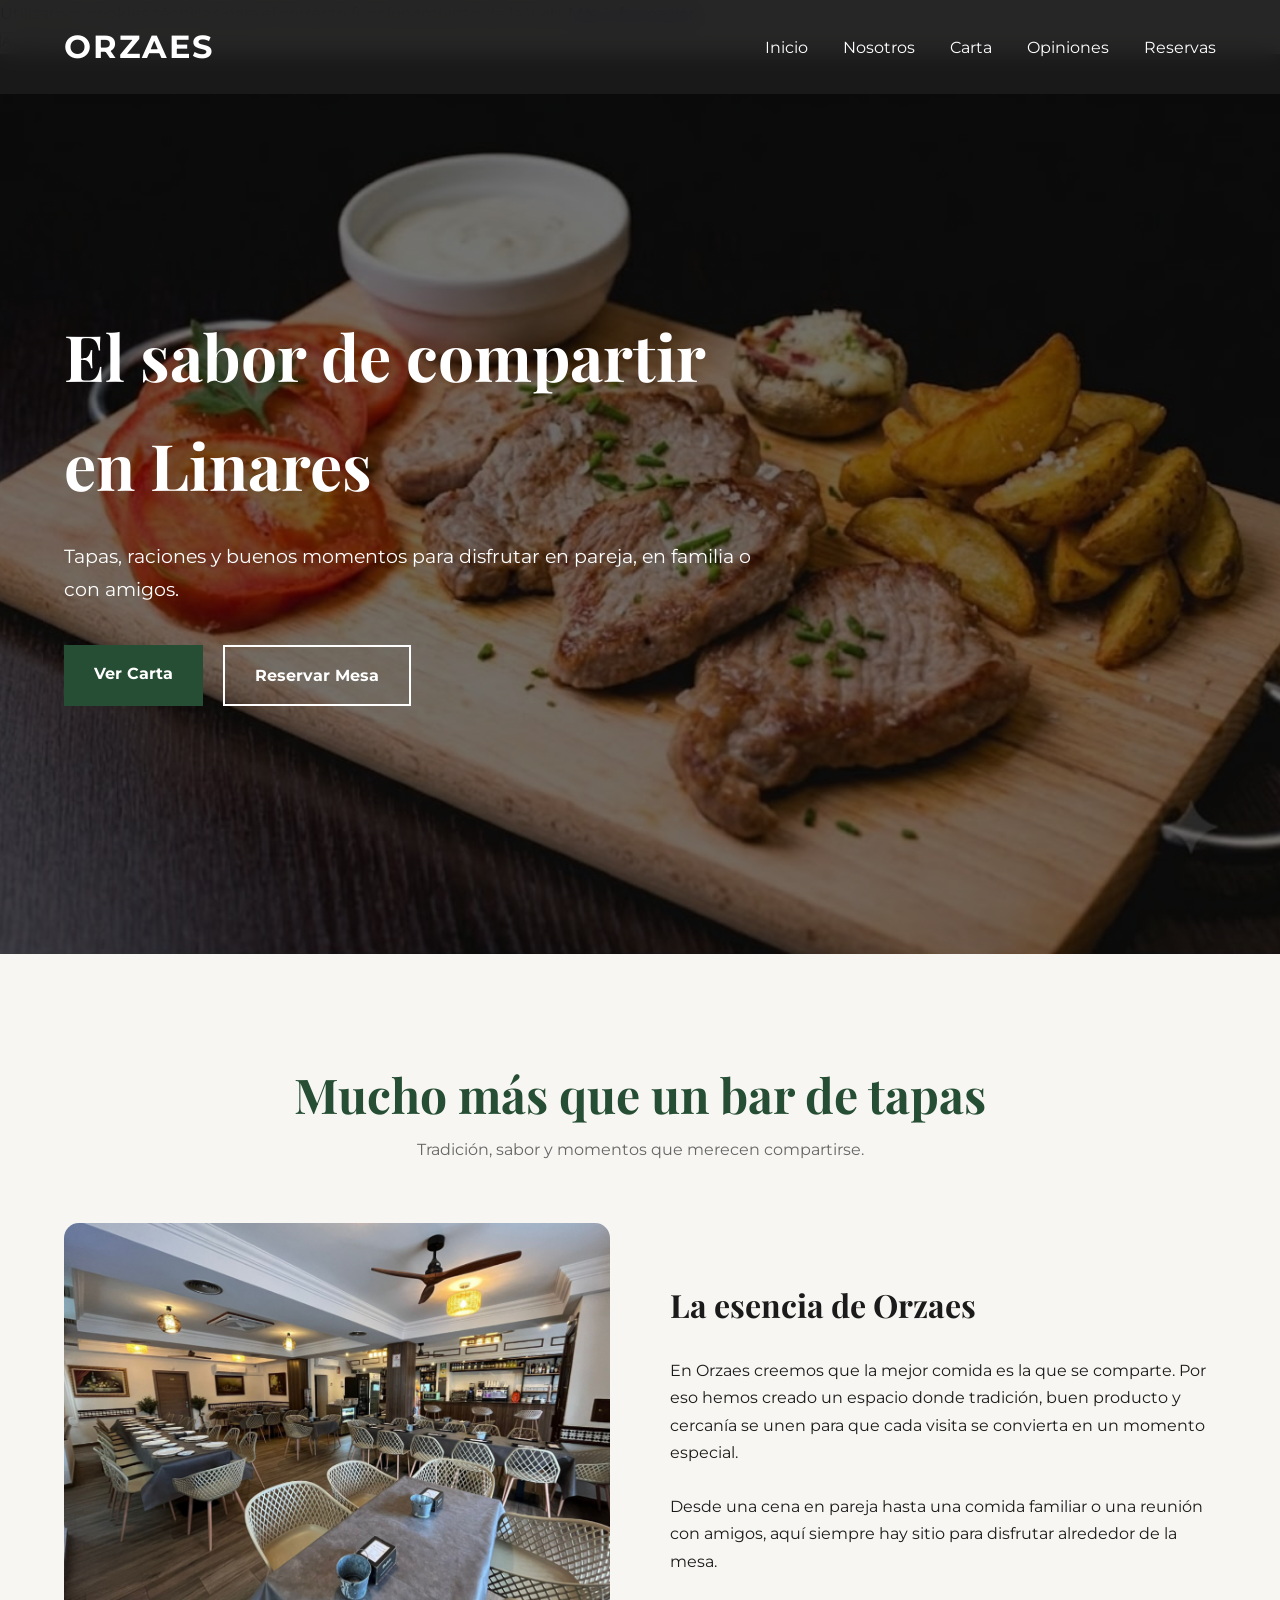
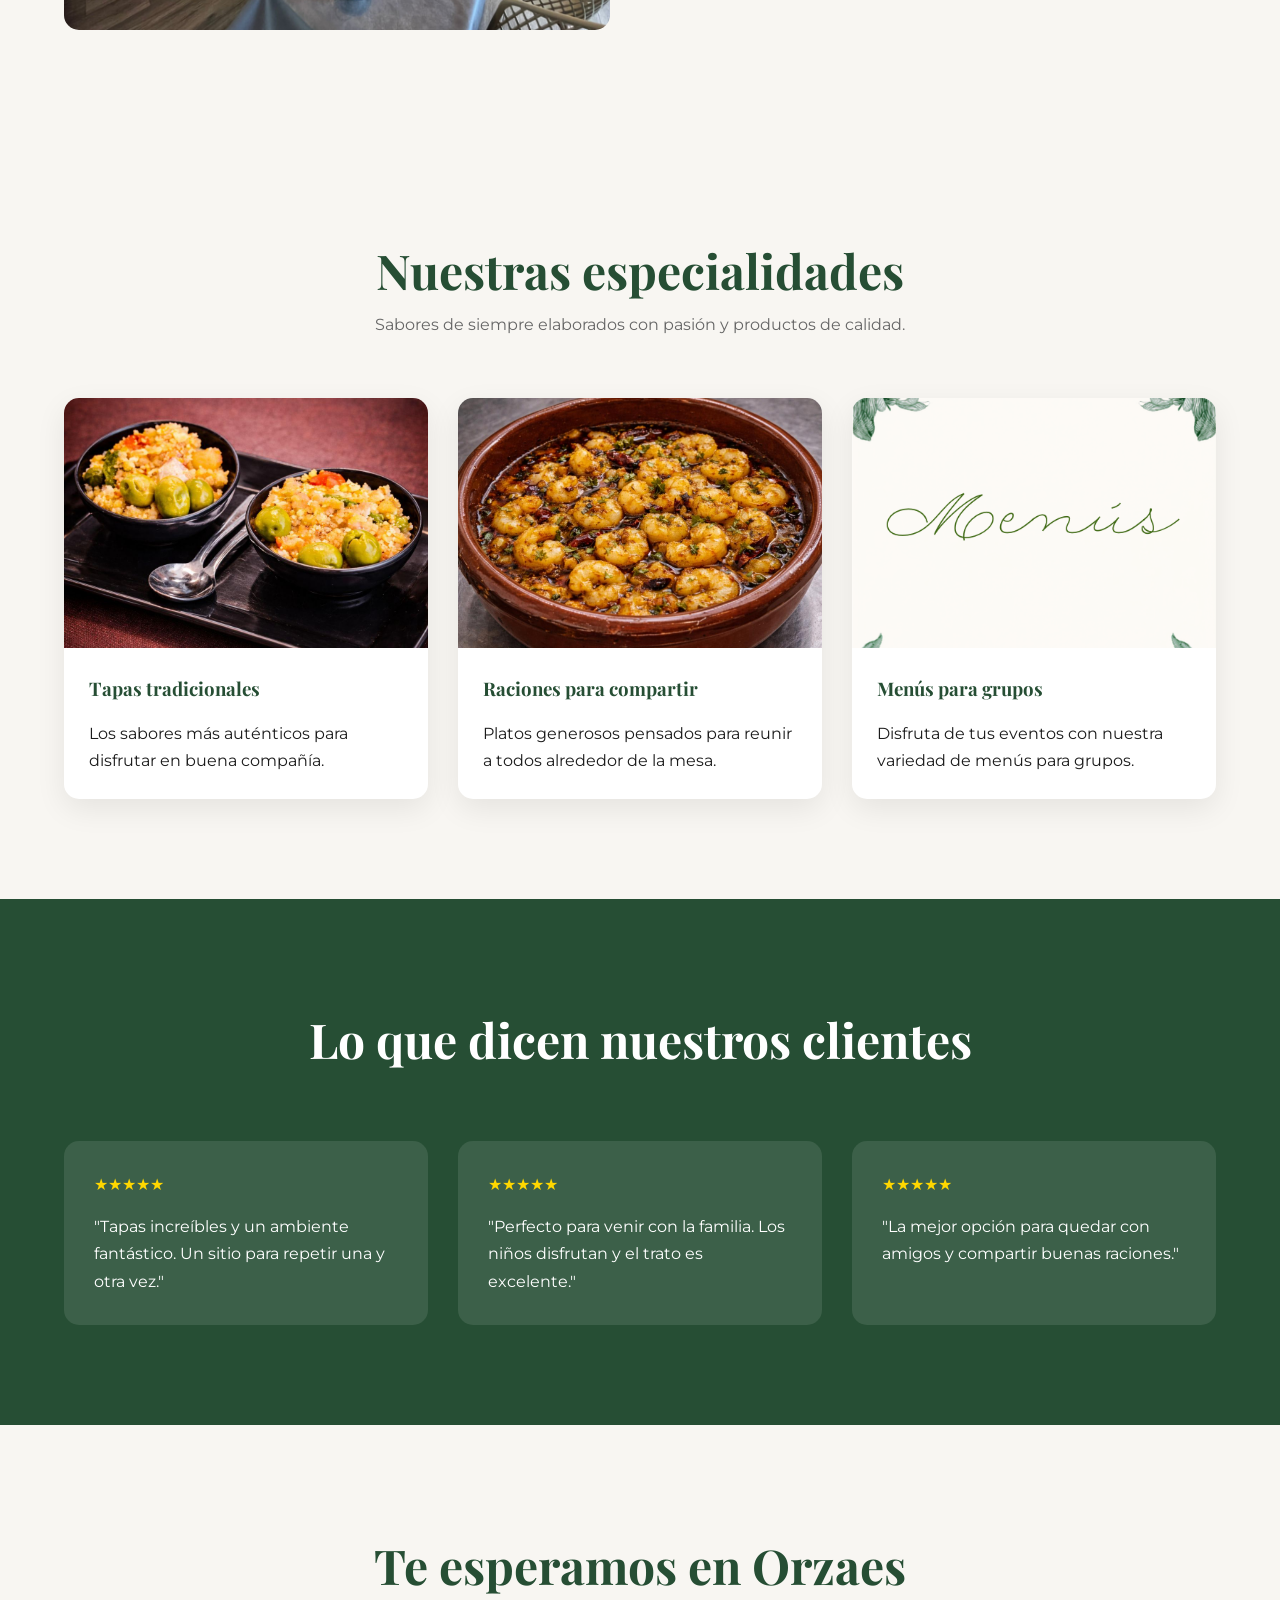
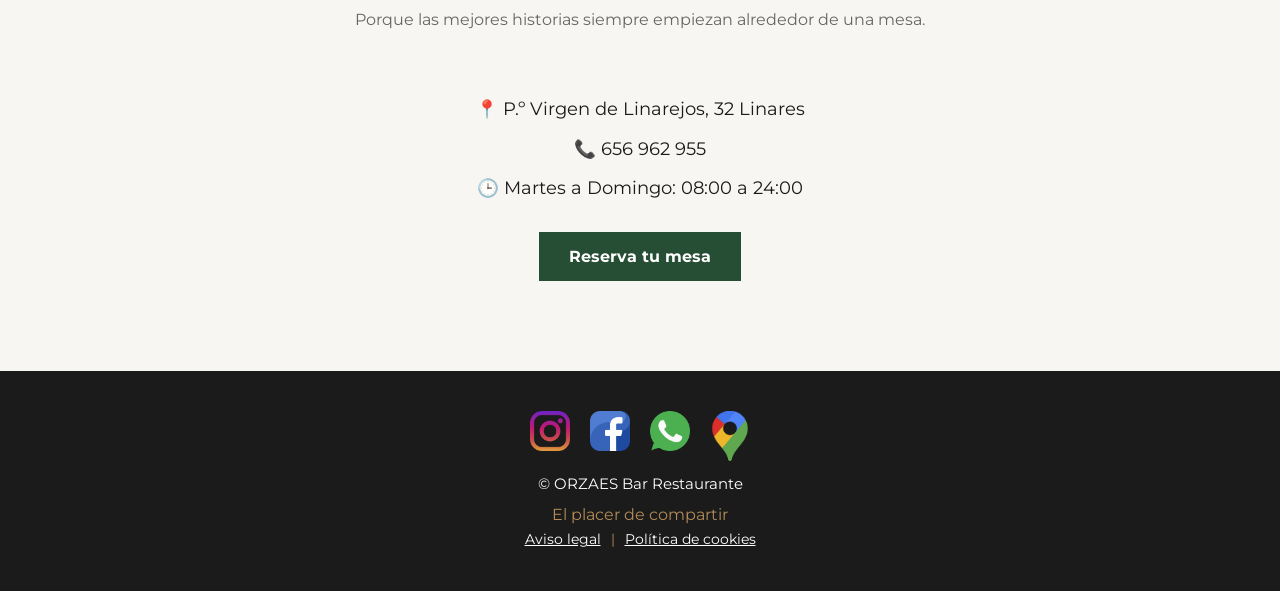
==== commit 606a068d: "cookies" ====
--- a/index.html
+++ b/index.html
@@ -37,7 +37,18 @@
 </div>
 
 </header>
-
+<div id="cookie-banner">
+  <p>
+    Utilizamos cookies técnicas para el correcto funcionamiento de la web.
+    <a href="politica-cookies.html">Más información</a>
+  </p>
+
+  <div class="cookie-buttons">
+    <button class="btn-cookie" onclick="aceptarCookies()">Aceptar</button>
+    <button class="btn-cookie btn-reject" onclick="rechazarCookies()">Rechazar</button>
+
+  </div>
+</div>
 <!-- HERO -->
 
 <section class="hero" id="inicio">
@@ -412,6 +423,28 @@
   }
 });
 
+	  function aceptarCookies() {
+    localStorage.setItem("cookiesAceptadas", "true");
+    document.getElementById("cookie-banner").style.display = "none";
+}
+
+function rechazarCookies() {
+    localStorage.setItem("cookiesRechazadas", "true");
+    document.getElementById("cookie-banner").style.display = "none";
+}
+
+document.addEventListener("DOMContentLoaded", () => {
+
+    const banner = document.getElementById("cookie-banner");
+
+    if (
+        localStorage.getItem("cookiesAceptadas") ||
+        localStorage.getItem("cookiesRechazadas")
+    ) {
+        banner.style.display = "none";
+    }
+
+});
   </script>
 
 </body>
--- a/estilos.css
+++ b/estilos.css
@@ -12,69 +12,66 @@
     box-sizing:border-box;
 }
 
-/* 300 - Light (Títulos finos y elegantes) */
-@font-face {
-  font-family: 'Montserrat';
-  src: url('../montserrat/montserrat-v31-latin-300.woff2') format('woff2');
-  font-weight: 300;
-  font-style: normal;
-  font-display: swap;
-}
-
-/* Regular - 400 (El texto de tus párrafos y cuerpo de la web) */
-@font-face {
-  font-family: 'Montserrat';
-  src: url('../montserrat/montserrat-v31-latin-regular.woff2') format('woff2');
-  font-weight: 400;
-  font-style: normal;
-  font-display: swap;
-}
-
-/* 500 - Medium (Ideal para enlaces de menús o botones) */
-@font-face {
-  font-family: 'Montserrat';
-  src: url('../montserrat/montserrat-v31-latin-500.woff2') format('woff2');
-  font-weight: 500;
-  font-style: normal;
-  font-display: swap;
-}
-
-/* 700 - Bold (Para los títulos principales y textos fuertes) */
-@font-face {
-  font-family: 'Montserrat';
-  src: url('../montserrat/montserrat-v31-latin-700.woff2') format('woff2');
-  font-weight: 700;
-  font-style: normal;
-  font-display: swap;
-}
-
-
-/* 500 - Medium (Para subtítulos o títulos intermedios) */
-@font-face {
-  font-family: 'Playfair Display';
-  src: url('../playfair/playfair-display-v40-latin-500.woff2') format('woff2');
-  font-weight: 500;
-  font-style: normal;
-  font-display: swap;
-}
-
-/* 600 - SemiBold (Un grosor intermedio muy elegante) */
-@font-face {
-  font-family: 'Playfair Display';
-  src: url('../playfair/playfair-display-v40-latin-600.woff2') format('woff2');
-  font-weight: 600;
-  font-style: normal;
-  font-display: swap;
-}
-
-/* 700 - Bold (Para tus títulos principales <h1>) */
-@font-face {
-  font-family: 'Playfair Display';
-  src: url('../playfair/playfair-display-v40-latin-700.woff2') format('woff2');
-  font-weight: 700;
-  font-style: normal;
-  font-display: swap;
-}
+/* MONTSERRAT */
+
+@font-face {
+    font-family:'Montserrat';
+    src:url('../montserrat/montserrat-v31-latin-300.woff2') format('woff2');
+    font-weight:300;
+    font-style:normal;
+    font-display:swap;
+}
+
+@font-face {
+    font-family:'Montserrat';
+    src:url('../montserrat/montserrat-v31-latin-regular.woff2') format('woff2');
+    font-weight:400;
+    font-style:normal;
+    font-display:swap;
+}
+
+@font-face {
+    font-family:'Montserrat';
+    src:url('../montserrat/montserrat-v31-latin-500.woff2') format('woff2');
+    font-weight:500;
+    font-style:normal;
+    font-display:swap;
+}
+
+@font-face {
+    font-family:'Montserrat';
+    src:url('../montserrat/montserrat-v31-latin-700.woff2') format('woff2');
+    font-weight:700;
+    font-style:normal;
+    font-display:swap;
+}
+
+/* PLAYFAIR */
+
+@font-face {
+    font-family:'Playfair Display';
+    src:url('../playfair/playfair-display-v40-latin-500.woff2') format('woff2');
+    font-weight:500;
+    font-style:normal;
+    font-display:swap;
+}
+
+@font-face {
+    font-family:'Playfair Display';
+    src:url('../playfair/playfair-display-v40-latin-600.woff2') format('woff2');
+    font-weight:600;
+    font-style:normal;
+    font-display:swap;
+}
+
+@font-face {
+    font-family:'Playfair Display';
+    src:url('../playfair/playfair-display-v40-latin-700.woff2') format('woff2');
+    font-weight:700;
+    font-style:normal;
+    font-display:swap;
+}
+
 body{
     font-family:'Montserrat',sans-serif;
     background:var(--blanco);
@@ -82,6 +79,11 @@
     line-height:1.7;
 }
 
+img{
+    max-width:100%;
+    display:block;
+}
+
 h1,h2,h3{
     font-family:'Playfair Display',serif;
 }
@@ -92,10 +94,11 @@
     margin:auto;
 }
 
-/* NAVBAR */
+/* HEADER */
 
 header{
     position:fixed;
+    top:0;
     width:100%;
     background:rgba(27,27,27,.95);
     backdrop-filter:blur(10px);
@@ -103,6 +106,7 @@
 }
 
 nav{
+    position:relative;
     display:flex;
     justify-content:space-between;
     align-items:center;
@@ -131,13 +135,22 @@
     color:var(--dorado);
 }
 
+.hamburger{
+    display:none;
+    background:none;
+    border:none;
+    color:white;
+    font-size:2rem;
+    cursor:pointer;
+}
+
 /* HERO */
 
 .hero{
     height:100vh;
     background:
-    linear-gradient(rgba(0,0,0,.55),rgba(0,0,0,.55)),
-    url("imagenes/principal.png") center/cover;
+        linear-gradient(rgba(0,0,0,.55),rgba(0,0,0,.55)),
+        url("imagenes/principal.png") center/cover;
     display:flex;
     align-items:center;
     color:white;
@@ -210,7 +223,7 @@
     color:#666;
 }
 
-/* NUESTRA ESENCIA */
+/* ESENCIA */
 
 .esencia{
     display:grid;
@@ -220,7 +233,6 @@
 }
 
 .esencia img{
-    width:100%;
     border-radius:15px;
 }
 
@@ -265,101 +277,98 @@
     margin-bottom:15px;
 }
 
-/* LIGHTBOX - GALERÍA DE MENÚS */
-
-.lightbox {
-    display: none;
-    position: fixed;
-    top: 0;
-    left: 0;
-    width: 100%;
-    height: 100%;
-    background: rgba(0, 0, 0, 0.9);
-    z-index: 2000;
-    align-items: center;
-    justify-content: center;
-    opacity: 0;
-    transition: opacity 0.3s ease;
-}
-
-.lightbox.show {
-    opacity: 1;
-}
-
-.lightbox-content {
-    position: relative;
-    max-width: 90%;
-    max-height: 90vh;
-    display: flex;
-    align-items: center;
-    justify-content: center;
-}
-
-#lightbox-img {
-    max-width: 100%;
-    max-height: 85vh;
-    object-fit: contain;
-    border-radius: 10px;
-}
-
-/* Botones de navegación */
-.lightbox-btn {
-    position: absolute;
-    top: 50%;
-    transform: translateY(-50%);
-    background: var(--dorado);
-    color: white;
-    border: none;
-    width: 50px;
-    height: 50px;
-    border-radius: 50%;
-    font-size: 24px;
-    cursor: pointer;
-    transition: 0.3s;
-    z-index: 2001;
-}
-
-.lightbox-btn:hover {
-    background: var(--verde);
-    transform: translateY(-50%) scale(1.1);
-}
-
-.prev {
-    left: 20px;
-}
-
-.next {
-    right: 20px;
-}
-
-/* Botón cerrar */
-.close {
-    position: absolute;
-    top: 20px;
-    right: 30px;
-    color: white;
-    font-size: 40px;
-    cursor: pointer;
-    transition: 0.3s;
-    z-index: 2001;
-}
-
-.close:hover {
-    color: var(--dorado);
-    transform: scale(1.2);
-}
-
-/* Contador de imágenes */
-.image-counter {
-    position: absolute;
-    bottom: 20px;
-    left: 50%;
-    transform: translateX(-50%);
-    color: white;
-    background: rgba(0, 0, 0, 0.5);
-    padding: 10px 20px;
-    border-radius: 20px;
-    font-size: 14px;
+/* LIGHTBOX */
+
+.lightbox{
+    display:none;
+    position:fixed;
+    top:0;
+    left:0;
+    width:100%;
+    height:100%;
+    background:rgba(0,0,0,.9);
+    z-index:2000;
+    align-items:center;
+    justify-content:center;
+    opacity:0;
+    transition:opacity .3s ease;
+}
+
+.lightbox.show{
+    opacity:1;
+}
+
+.lightbox-content{
+    position:relative;
+    max-width:90%;
+    max-height:90vh;
+    display:flex;
+    align-items:center;
+    justify-content:center;
+}
+
+#lightbox-img{
+    max-width:100%;
+    max-height:85vh;
+    object-fit:contain;
+    border-radius:10px;
+}
+
+.lightbox-btn{
+    position:absolute;
+    top:50%;
+    transform:translateY(-50%);
+    background:var(--dorado);
+    color:white;
+    border:none;
+    width:50px;
+    height:50px;
+    border-radius:50%;
+    font-size:24px;
+    cursor:pointer;
+    transition:.3s;
+    z-index:2001;
+}
+
+.lightbox-btn:hover{
+    background:var(--verde);
+    transform:translateY(-50%) scale(1.1);
+}
+
+.prev{
+    left:20px;
+}
+
+.next{
+    right:20px;
+}
+
+.close{
+    position:absolute;
+    top:20px;
+    right:30px;
+    color:white;
+    font-size:40px;
+    cursor:pointer;
+    transition:.3s;
+    z-index:2001;
+}
+
+.close:hover{
+    color:var(--dorado);
+    transform:scale(1.2);
+}
+
+.image-counter{
+    position:absolute;
+    bottom:20px;
+    left:50%;
+    transform:translateX(-50%);
+    color:white;
+    background:rgba(0,0,0,.5);
+    padding:10px 20px;
+    border-radius:20px;
+    font-size:14px;
 }
 
 /* OPINIONES */
@@ -413,50 +422,46 @@
 footer span{
     color:var(--dorado);
 }
-.footer-legal{
-  background:#2E4E34;
-  color:white;
-  padding:20px 10px;
-  text-align:center;
-  display:block;
-}
 
 .footer-social{
-  display:flex;
-  justify-content:center;
-  gap:20px;
-  margin-bottom:10px;
+    display:flex;
+    justify-content:center;
+    gap:20px;
+    margin-bottom:10px;
 }
 
 .footer-social img{
-  width:40px;
+    width:40px;
 }
 
 .footer-copy{
-  margin:6px 0 4px;
-  font-size:0.95em;
+    margin:6px 0 4px;
+    font-size:.95em;
 }
 
 .footer-links{
-  display:flex;
-  justify-content:center;
-  gap:10px;
-  font-size:0.85em;
+    display:flex;
+    justify-content:center;
+    gap:10px;
+    font-size:.85em;
 }
 
 .footer-links a{
-  color:white;
-  text-decoration:underline;
-}
-.hamburger{
-    display:none;
-    background:none;
-    border:none;
-    color:white;
-    font-size:2rem;
-    cursor:pointer;
-}	
-@media(max-width:900px){
+    color:white;
+    text-decoration:underline;
+}
+
+/* RESPONSIVE */
+
+@media (max-width:900px){
+
+    .hero h1{
+        font-size:3rem;
+    }
+
+    .esencia{
+        grid-template-columns:1fr;
+    }
 
     .hamburger{
         display:block;
@@ -477,44 +482,28 @@
     .menu.active{
         display:flex;
     }
-}	
-@media(max-width:900px){
-
-    .hero h1{
-        font-size:3rem;
-    }
-
-    .esencia{
-        grid-template-columns:1fr;
-    }
-
-    .menu{
-        display:none;
-    }
 
     .buttons{
         flex-direction:column;
     }
 
-    .lightbox-btn {
-        width: 40px;
-        height: 40px;
-        font-size: 20px;
-    }
-
-    .prev {
-        left: 10px;
-    }
-
-    .next {
-        right: 10px;
-    }
-
-    .close {
-        top: 10px;
-        right: 15px;
-        font-size: 30px;
-    }
-
-}
-
+    .lightbox-btn{
+        width:40px;
+        height:40px;
+        font-size:20px;
+    }
+
+    .prev{
+        left:10px;
+    }
+
+    .next{
+        right:10px;
+    }
+
+    .close{
+        top:10px;
+        right:15px;
+        font-size:30px;
+    }
+}
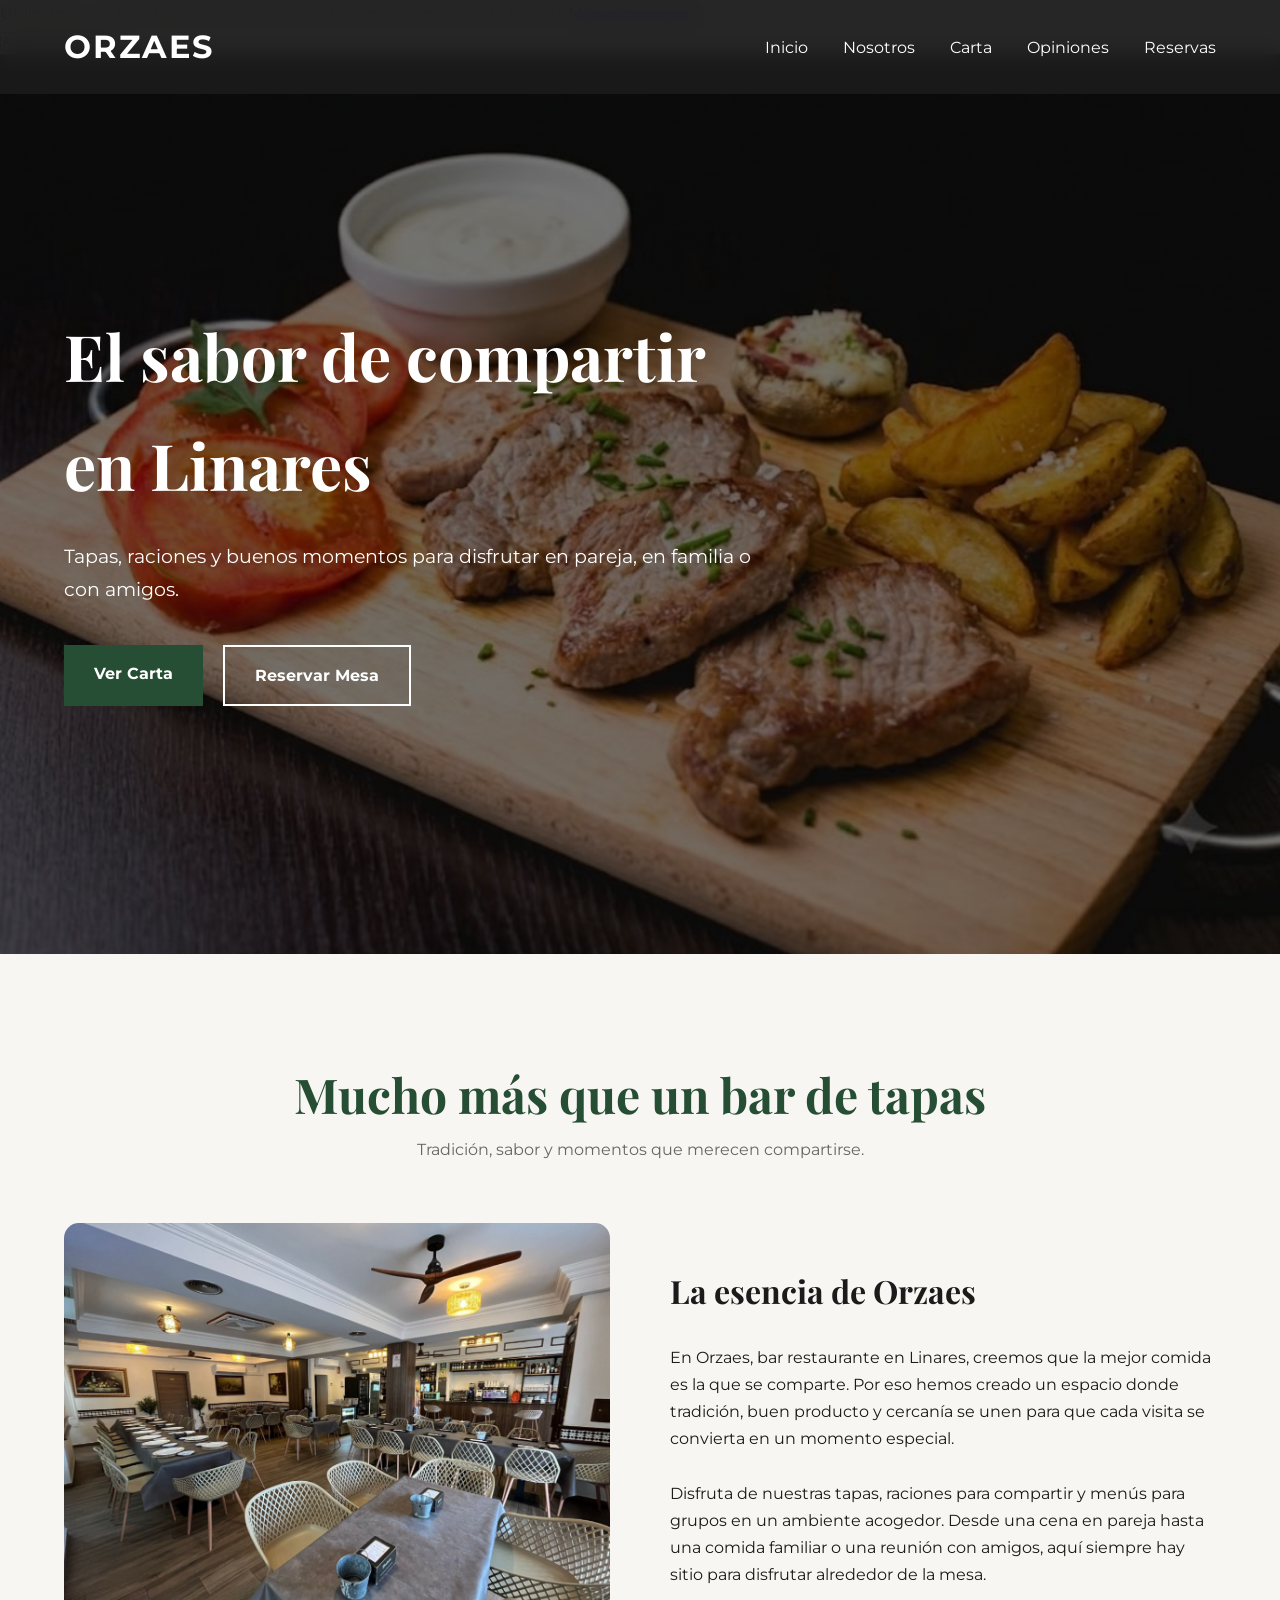
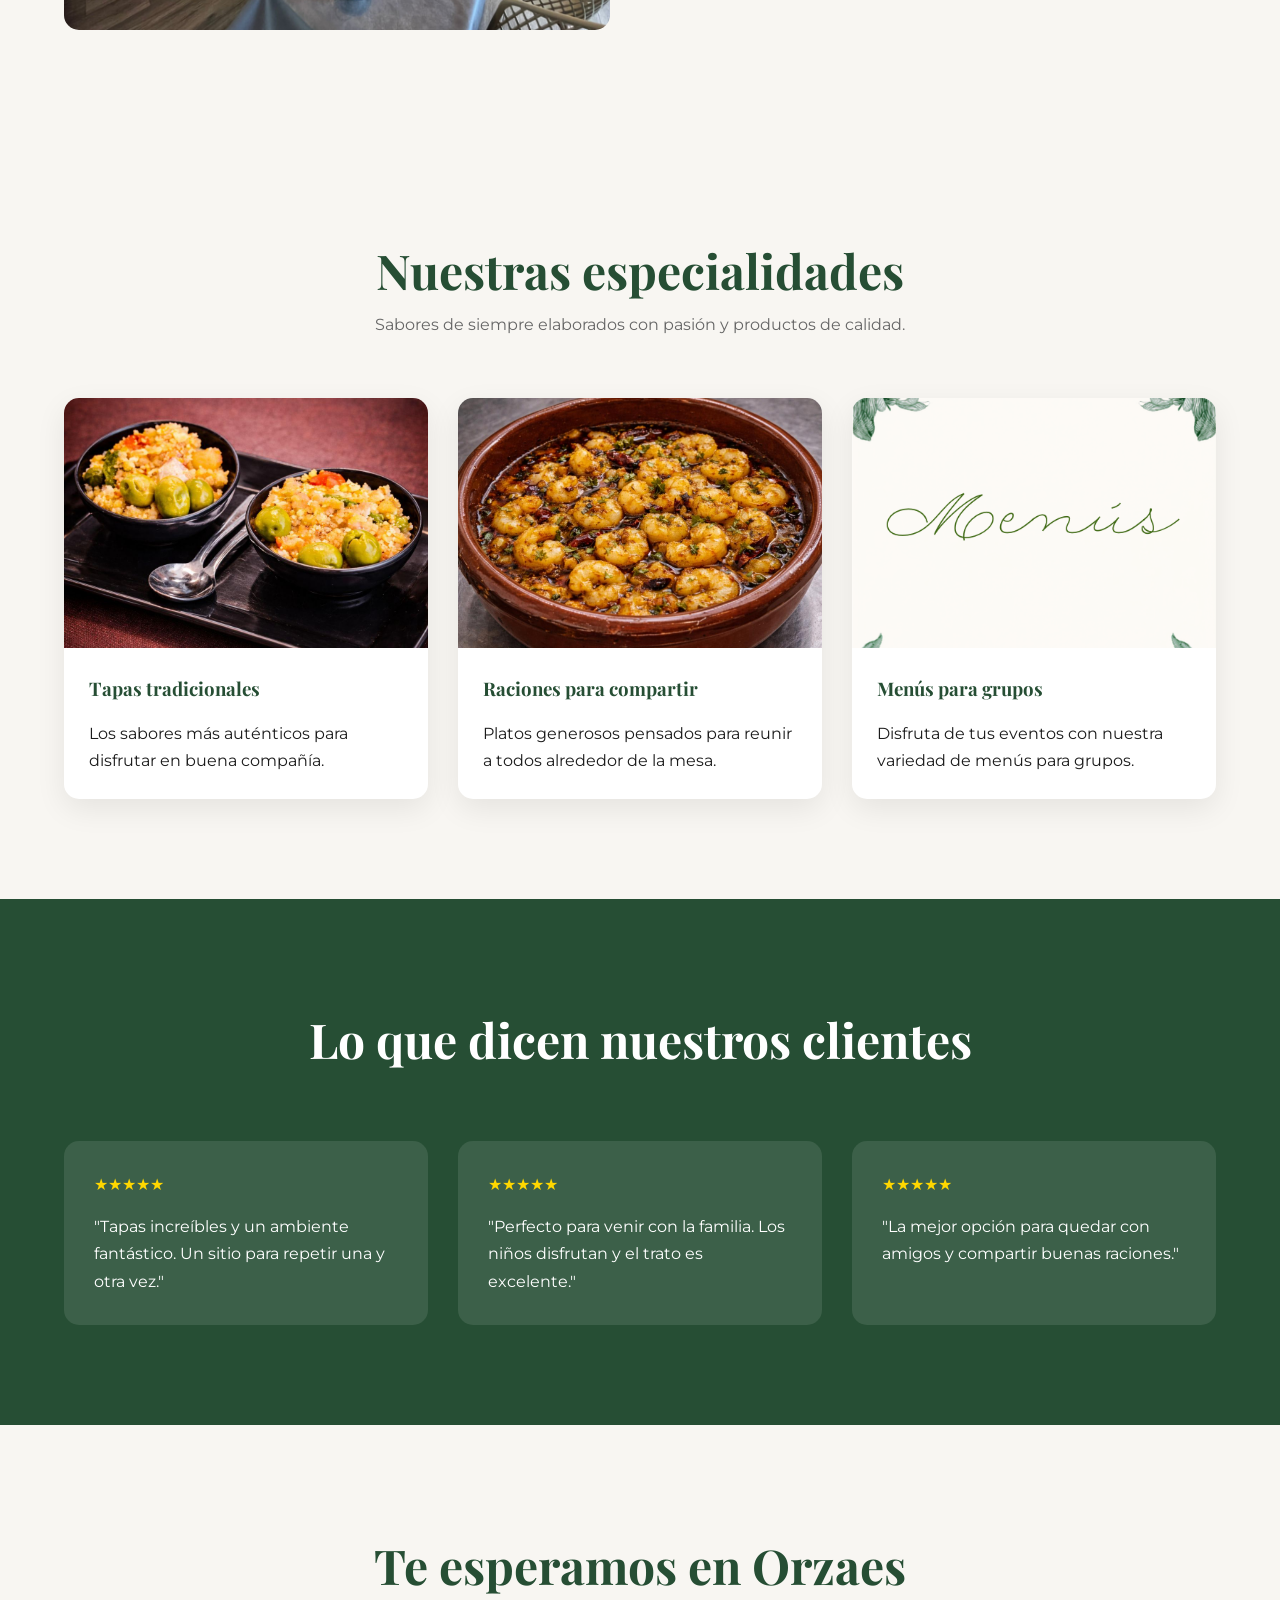
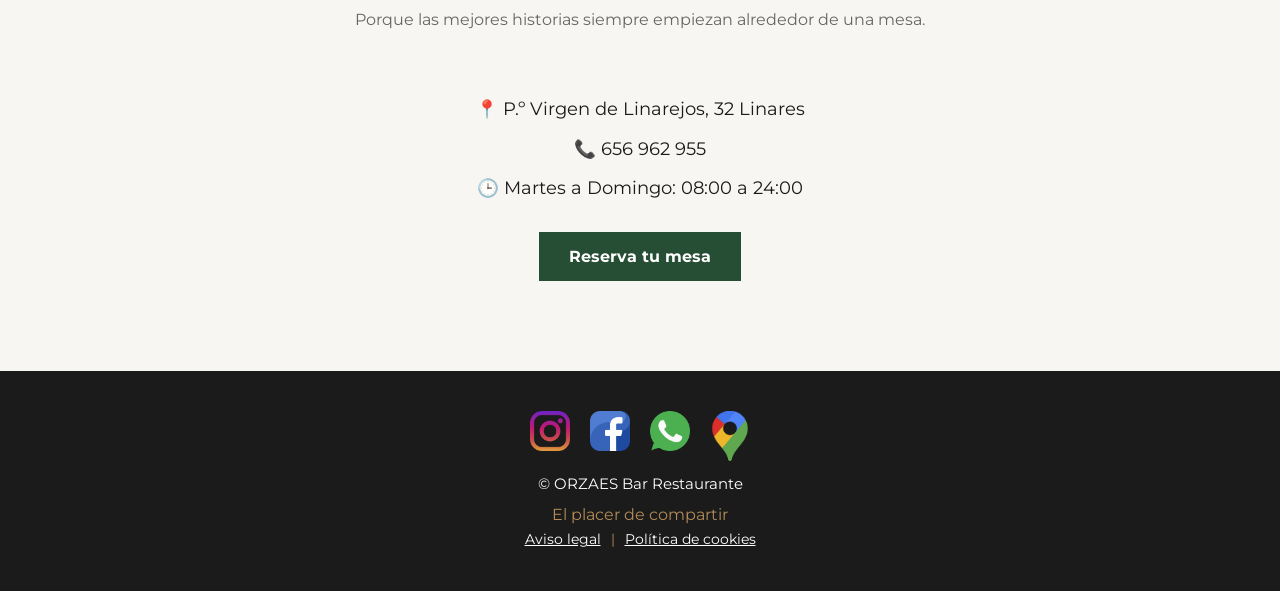
==== commit df7c3274: "Update index.html" ====
--- a/index.html
+++ b/index.html
@@ -6,7 +6,54 @@
 
 <title>Orzaes | Tapas y Raciones en Linares</title>
 
+<meta name="description"
+content="Orzaes Bar Restaurante en Linares. Tapas, raciones, menús para grupos y cocina tradicional. Reserva tu mesa y disfruta del placer de compartir.">
+
+<meta name="keywords"
+content="bar linares, restaurante linares, tapas linares, raciones linares, menú grupos linares, orzaes">
+
+<meta name="robots"
+content="index, follow">
+
+<meta property="og:title"
+content="Orzaes | Bar Restaurante en Linares">
+
+<meta property="og:description"
+content="Tapas, raciones y menús para grupos en Linares.">
+
+<meta property="og:image"
+content="https://inesjmt.github.io/orzaes-web-v2/imagenes/principal.png">
+
+<meta property="og:url"
+content="https://inesjmt.github.io/orzaes-web-v2/">
+
+<meta property="og:type"
+content="website">
+
+<meta property="og:locale"
+content="es_ES">
+
   <link rel="stylesheet" href="estilos.css">
+	<script type="application/ld+json">
+{
+  "@context":"https://schema.org",
+  "@type":"Restaurant",
+  "name":"Orzaes",
+  "image":"https://inesjmt.github.io/orzaes-web-v2/imagenes/principal.png",
+  "telephone":"+34656962955",
+  "url":"https://inesjmt.github.io/orzaes-web-v2/",
+  "servesCuisine":"Spanish",
+  "priceRange":"€€",
+  "address":{
+    "@type":"PostalAddress",
+    "streetAddress":"P.º Virgen de Linarejos, 32",
+    "addressLocality":"Linares",
+    "addressRegion":"Jaén",
+    "postalCode":"23700",
+    "addressCountry":"ES"
+  }
+}
+</script>
 </head>
 
 <body>
@@ -102,16 +149,20 @@
 <h3>La esencia de Orzaes</h3>
 
 <p>
-En Orzaes creemos que la mejor comida es la que se comparte.
-Por eso hemos creado un espacio donde tradición, buen producto
-y cercanía se unen para que cada visita se convierta en un momento especial.
+En Orzaes, bar restaurante en Linares, creemos que la mejor comida es la que se comparte.
+Por eso hemos creado un espacio donde tradición, buen producto y cercanía se unen para
+que cada visita se convierta en un momento especial.
+
 </p>
 
 <br>
 
 <p>
-Desde una cena en pareja hasta una comida familiar o una reunión
-con amigos, aquí siempre hay sitio para disfrutar alrededor de la mesa.
+
+Disfruta de nuestras tapas, raciones para compartir y menús para grupos en un ambiente
+acogedor. Desde una cena en pareja hasta una comida familiar o una reunión con amigos,
+aquí siempre hay sitio para disfrutar alrededor de la mesa.
+
 </p>
 
 </div>
--- a/estilos.css
+++ b/estilos.css
@@ -466,7 +466,107 @@
     .hamburger{
         display:block;
     }
-
+/* =========================
+   BANNER COOKIES
+========================= */
+
+#cookie-banner{
+    position:fixed;
+    bottom:0;
+    left:0;
+    width:100%;
+    background:rgba(27,27,27,.98);
+    color:white;
+    padding:15px 20px;
+    display:flex;
+    align-items:center;
+    justify-content:space-between;
+    gap:20px;
+    z-index:3000;
+    box-shadow:0 -4px 15px rgba(0,0,0,.2);
+}
+
+#cookie-banner p{
+    margin:0;
+    font-size:.9rem;
+    line-height:1.5;
+    flex:1;
+}
+
+#cookie-banner a{
+    color:var(--dorado);
+    text-decoration:none;
+    font-weight:600;
+}
+
+#cookie-banner a:hover{
+    text-decoration:underline;
+}
+
+.cookie-buttons{
+    display:flex;
+    gap:10px;
+    flex-shrink:0;
+}
+
+.btn-cookie{
+    border:none;
+    padding:10px 20px;
+    border-radius:6px;
+    cursor:pointer;
+    font-weight:600;
+    transition:.3s;
+}
+
+.btn-cookie:hover{
+    transform:translateY(-2px);
+}
+
+.btn-cookie{
+    background:var(--dorado);
+    color:white;
+}
+
+.btn-cookie:hover{
+    background:#9c7647;
+}
+
+.btn-reject{
+    background:#555;
+    color:white;
+}
+
+.btn-reject:hover{
+    background:#444;
+}
+
+/* =========================
+   MÓVIL
+========================= */
+
+@media(max-width:768px){
+
+    #cookie-banner{
+        flex-direction:column;
+        text-align:center;
+        padding:15px;
+    }
+
+    #cookie-banner p{
+        font-size:.85rem;
+    }
+
+    .cookie-buttons{
+        width:100%;
+        flex-direction:column;
+        align-items:center;
+    }
+
+    .btn-cookie{
+        width:100%;
+        max-width:280px;
+    }
+}
     .menu{
         display:none;
         position:absolute;
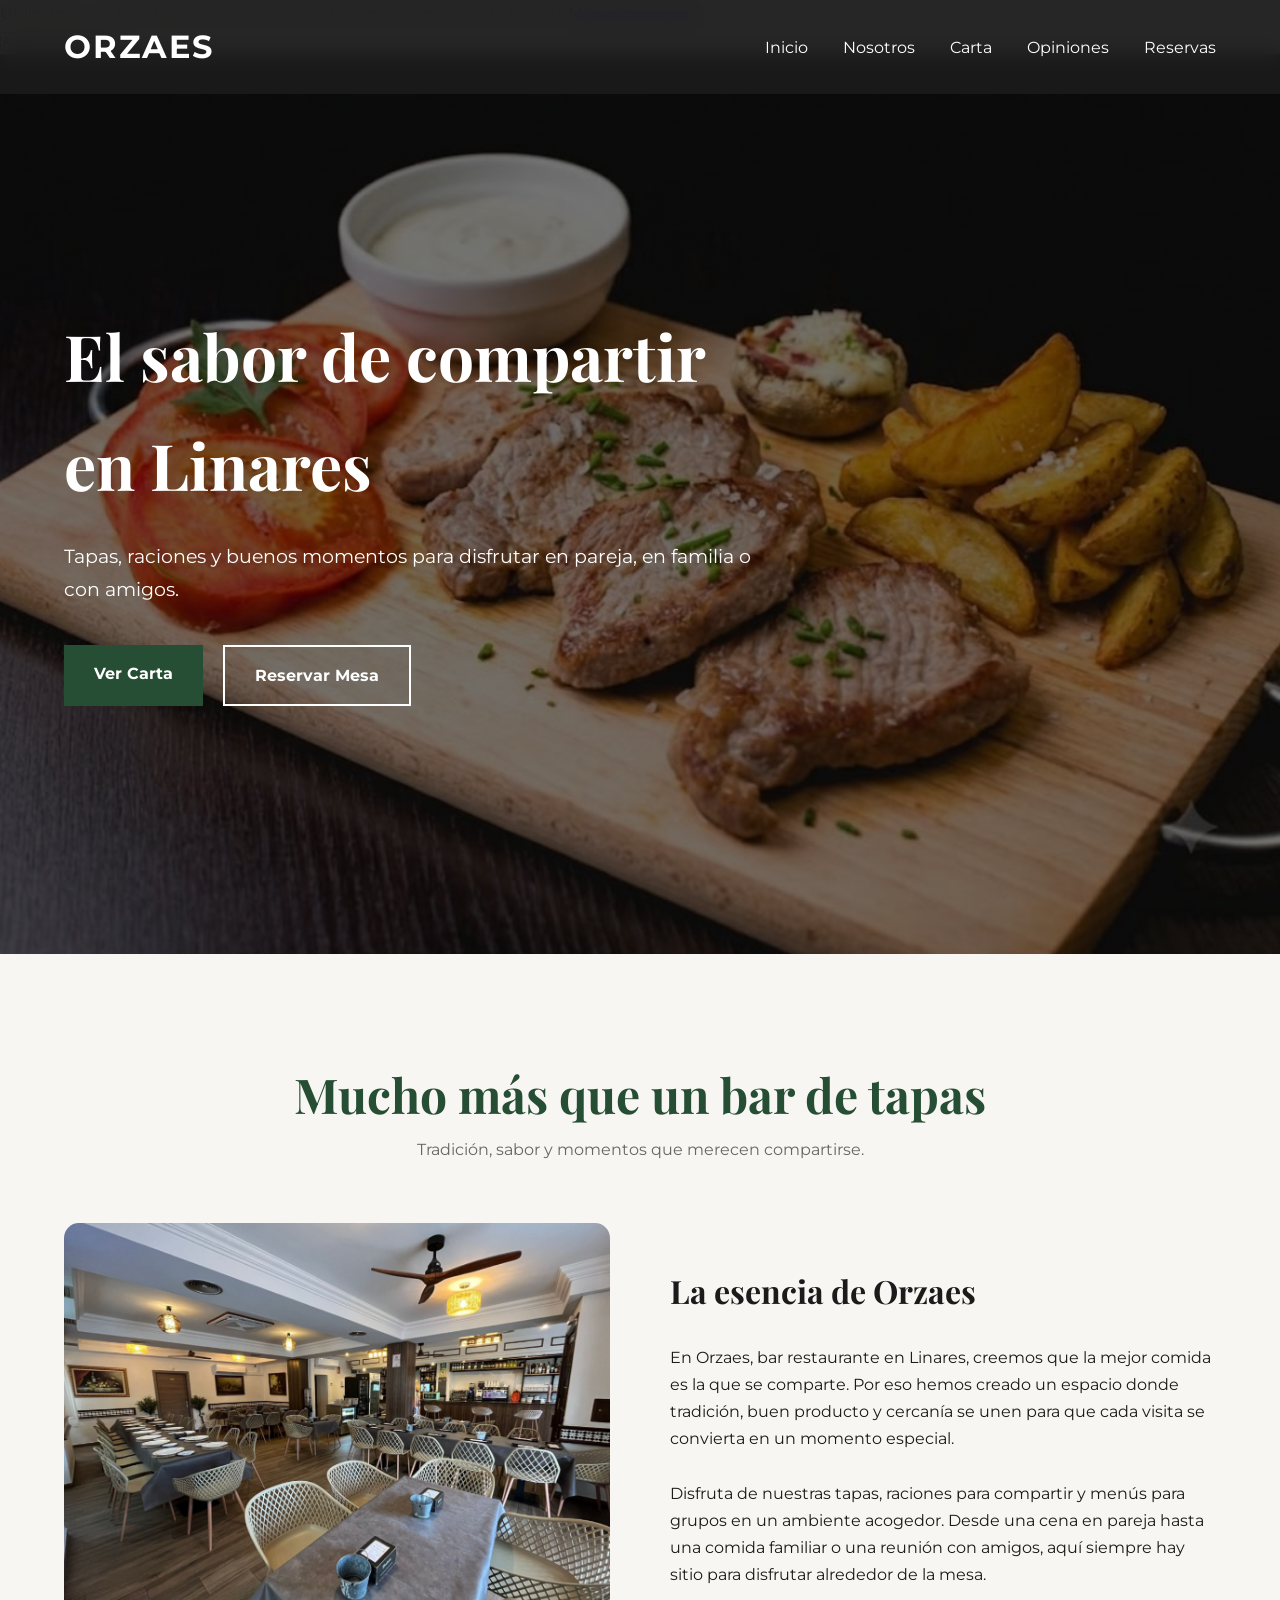
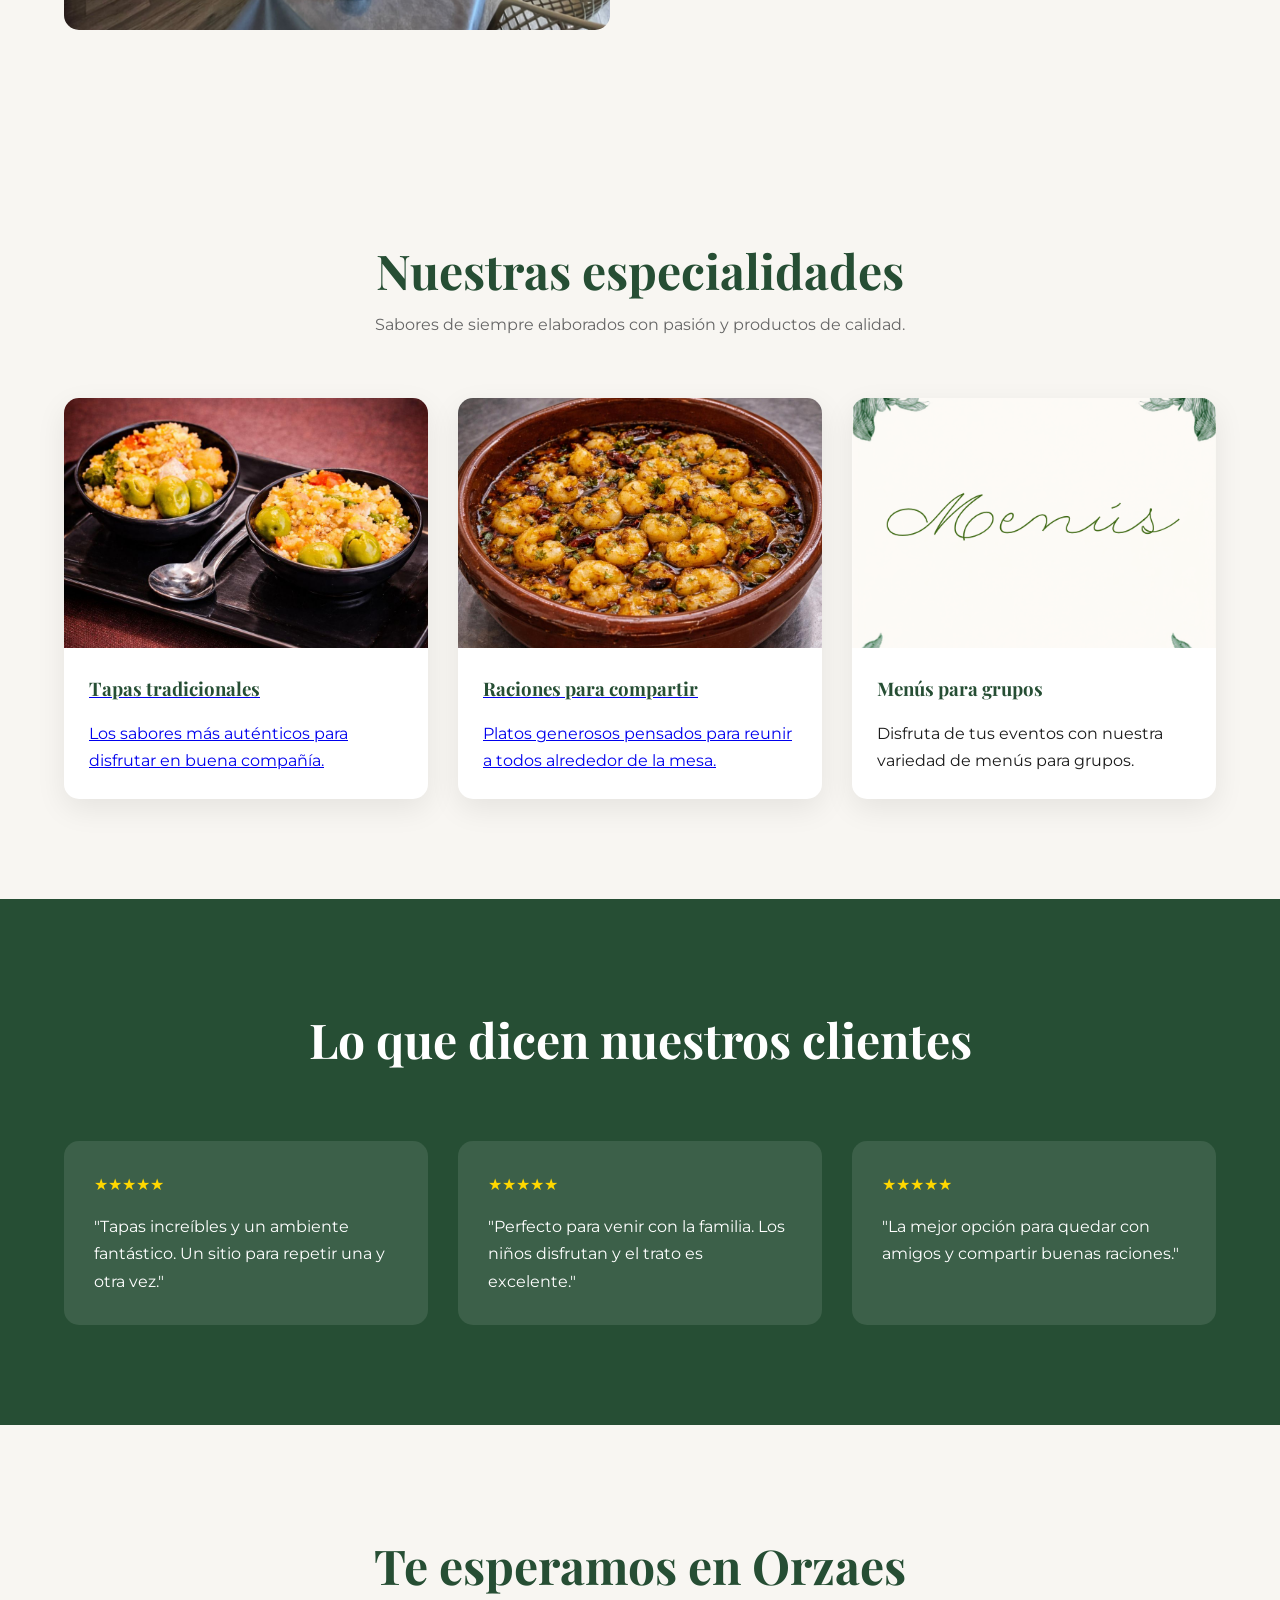
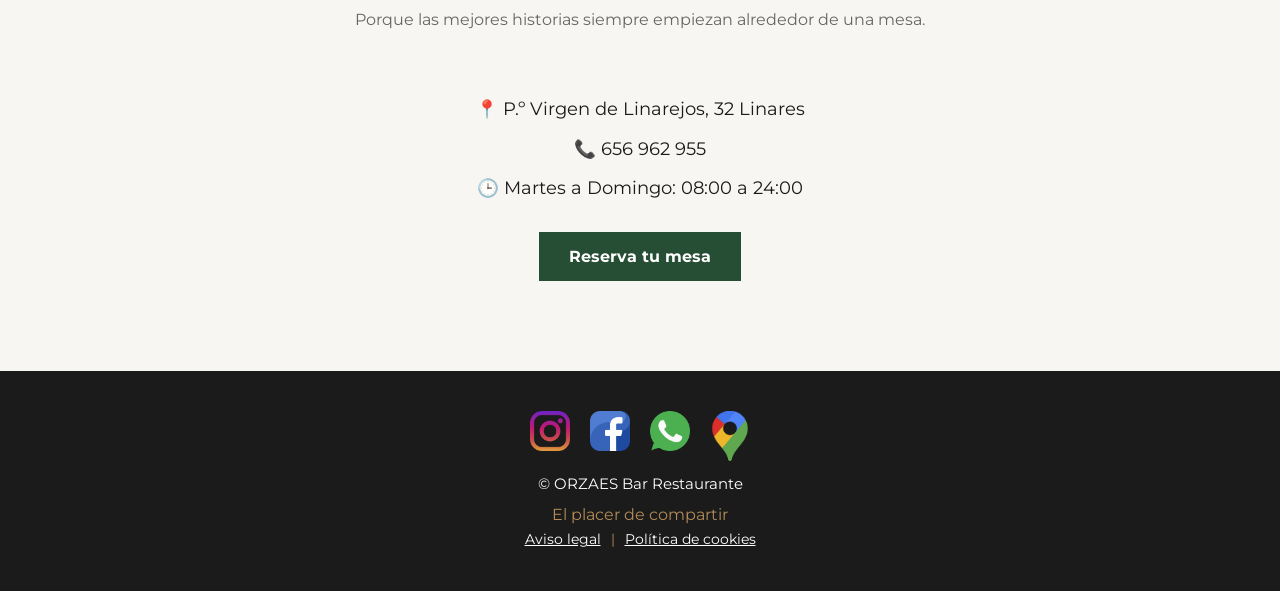
==== commit b3f991f5: "Update index.html" ====
--- a/index.html
+++ b/index.html
@@ -187,24 +187,36 @@
 <div class="grid-especialidades">
 
 <div class="card">
-
-<img src="imagenes/tapas.png">
-
-<div class="card-content">
-<h3>Tapas tradicionales</h3>
-<p>Los sabores más auténticos para disfrutar en buena compañía.</p>
-</div>
+	
+    <a href="carta.html?seccion=tapas">
+
+        <img src="imagenes/tapas.png"
+             alt="Tapas tradicionales Orzaes">
+
+        <div class="card-content">
+            <h3>Tapas tradicionales</h3>
+            <p>Los sabores más auténticos para disfrutar en buena compañía.</p>
+        </div>
+
+    </a>
 
 </div>
 
 <div class="card">
 
-<img src="imagenes/raciones.png">
-
-<div class="card-content">
-<h3>Raciones para compartir</h3>
-<p>Platos generosos pensados para reunir a todos alrededor de la mesa.</p>
-</div>
+
+<a href="carta.html?seccion=raciones">
+
+        <img src="imagenes/raciones.png"
+             alt="Raciones para compartir Orzaes">
+
+        <div class="card-content">
+            <h3>Raciones para compartir</h3>
+            <p>Platos generosos pensados para reunir a todos alrededor de la mesa.</p>
+        </div>
+
+    </a>
+
 
 </div>
 
@@ -365,138 +377,6 @@
   </div>
 </footer>
  
-
-  <script>
-const hamburger = document.getElementById("hamburger");
-const menu = document.getElementById("menu");
-
-hamburger.addEventListener("click", () => {
-    menu.classList.toggle("active");
-});
-document.querySelectorAll(".menu a").forEach(link => {
-    link.addEventListener("click", () => {
-        menu.classList.remove("active");
-    });
-});	  
-const menus = [
-  "menus/1.png",
-  "menus/2.png",
-  "menus/3.png"
-];
-
-let currentIndex = 0;
-
-const menuCard = document.getElementById("menuCard");
-const menuPreview = document.getElementById("menuPreview");
-const lightbox = document.getElementById("lightbox");
-const lightboxImg = document.getElementById("lightbox-img");
-const imageNumber = document.getElementById("imageNumber");
-const totalImages = document.getElementById("totalImages");
-
-totalImages.textContent = menus.length;
-
-// 🔹 Abrir galería al hacer click en la tarjeta
-menuCard.addEventListener("click", () => {
-  currentIndex = 0;
-  updateImage();
-  
-  lightbox.style.display = "flex";
-  document.body.style.overflow = "hidden";
-
-  setTimeout(() => {
-    lightbox.classList.add("show");
-  }, 10);
-});
-
-// 🔹 Actualizar imagen y contador
-function updateImage() {
-  lightboxImg.src = menus[currentIndex];
-  imageNumber.textContent = currentIndex + 1;
-}
-
-// 🔹 Cerrar lightbox
-function cerrarLightbox() {
-  lightbox.classList.remove("show");
-  document.body.style.overflow = "auto";
-
-  setTimeout(() => {
-    lightbox.style.display = "none";
-  }, 300);
-}
-
-// Botón X
-document.querySelector(".close").onclick = cerrarLightbox;
-
-// Click fuera de la imagen
-lightbox.addEventListener("click", (e) => {
-  if (e.target === lightbox) {
-    cerrarLightbox();
-  }
-});
-
-// 🔹 Navegación
-function showNext() {
-  currentIndex = (currentIndex + 1) % menus.length;
-  updateImage();
-}
-
-function showPrev() {
-  currentIndex = (currentIndex - 1 + menus.length) % menus.length;
-  updateImage();
-}
-
-document.querySelector(".next").onclick = showNext;
-document.querySelector(".prev").onclick = showPrev;
-
-// 🔹 Navegación con teclado
-document.addEventListener("keydown", (e) => {
-  if (lightbox.style.display === "flex") {
-    if (e.key === "ArrowRight") showNext();
-    if (e.key === "ArrowLeft") showPrev();
-    if (e.key === "Escape") cerrarLightbox();
-  }
-});
-
-// 🔹 Swipe móvil
-let startX = 0;
-
-lightbox.addEventListener("touchstart", (e) => {
-  startX = e.touches[0].clientX;
-});
-
-lightbox.addEventListener("touchend", (e) => {
-  let endX = e.changedTouches[0].clientX;
-
-  if (startX - endX > 50) {
-    showNext(); // swipe izquierda
-  } else if (endX - startX > 50) {
-    showPrev(); // swipe derecha
-  }
-});
-
-	  function aceptarCookies() {
-    localStorage.setItem("cookiesAceptadas", "true");
-    document.getElementById("cookie-banner").style.display = "none";
-}
-
-function rechazarCookies() {
-    localStorage.setItem("cookiesRechazadas", "true");
-    document.getElementById("cookie-banner").style.display = "none";
-}
-
-document.addEventListener("DOMContentLoaded", () => {
-
-    const banner = document.getElementById("cookie-banner");
-
-    if (
-        localStorage.getItem("cookiesAceptadas") ||
-        localStorage.getItem("cookiesRechazadas")
-    ) {
-        banner.style.display = "none";
-    }
-
-});
-  </script>
-
+<script src="main.js"></script>
 </body>
 </html>
